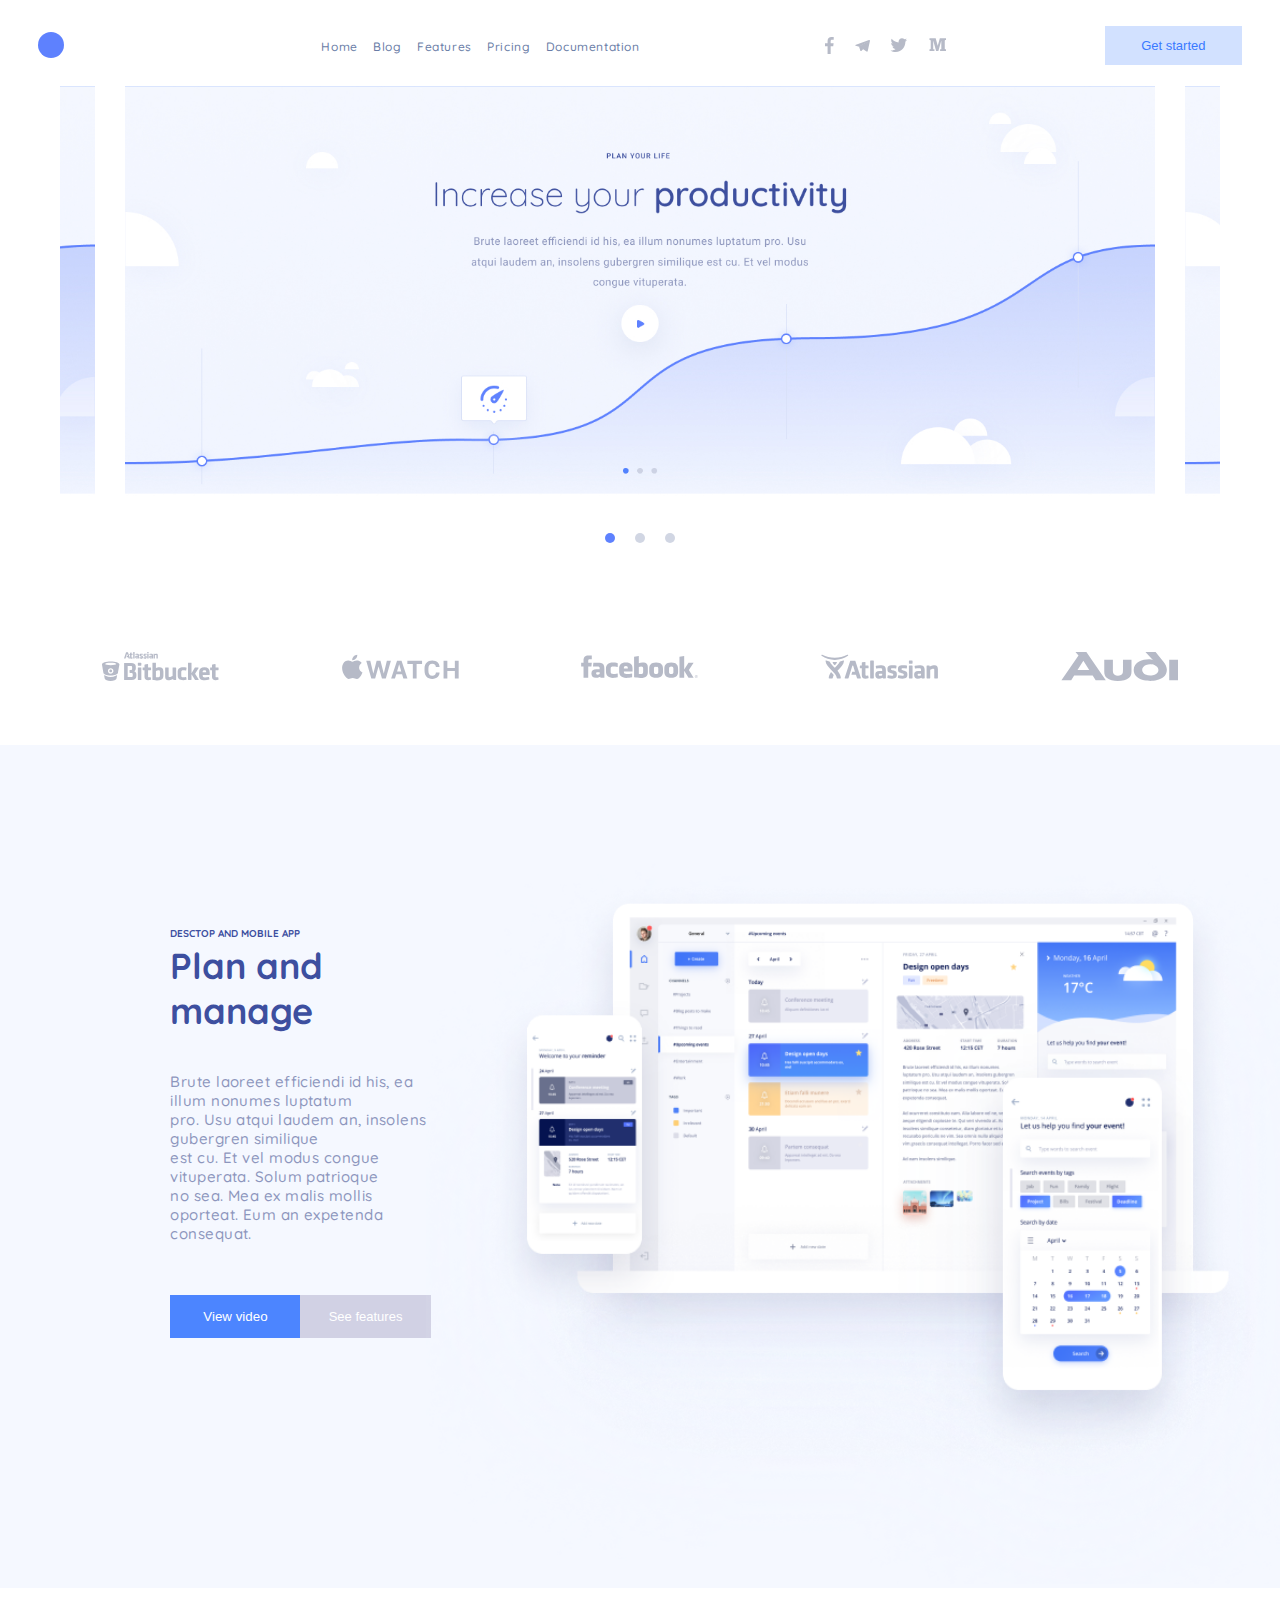
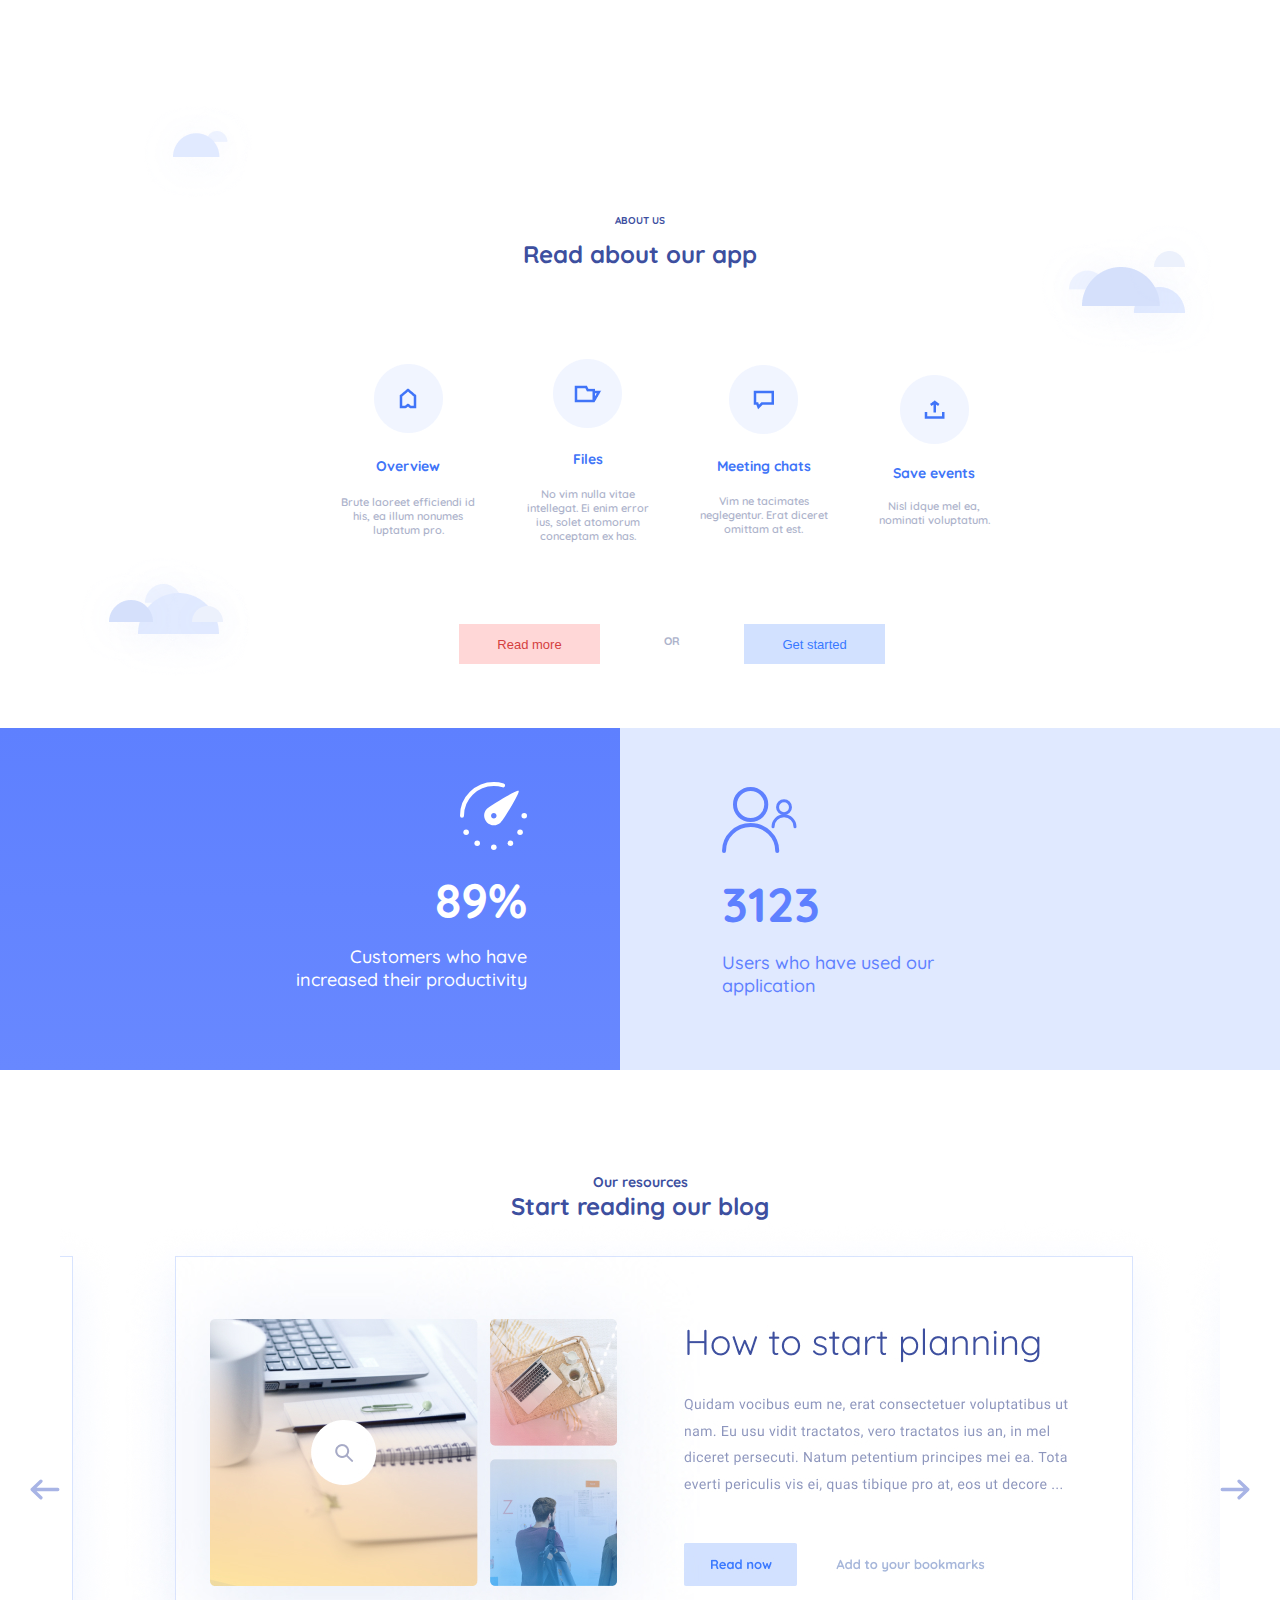
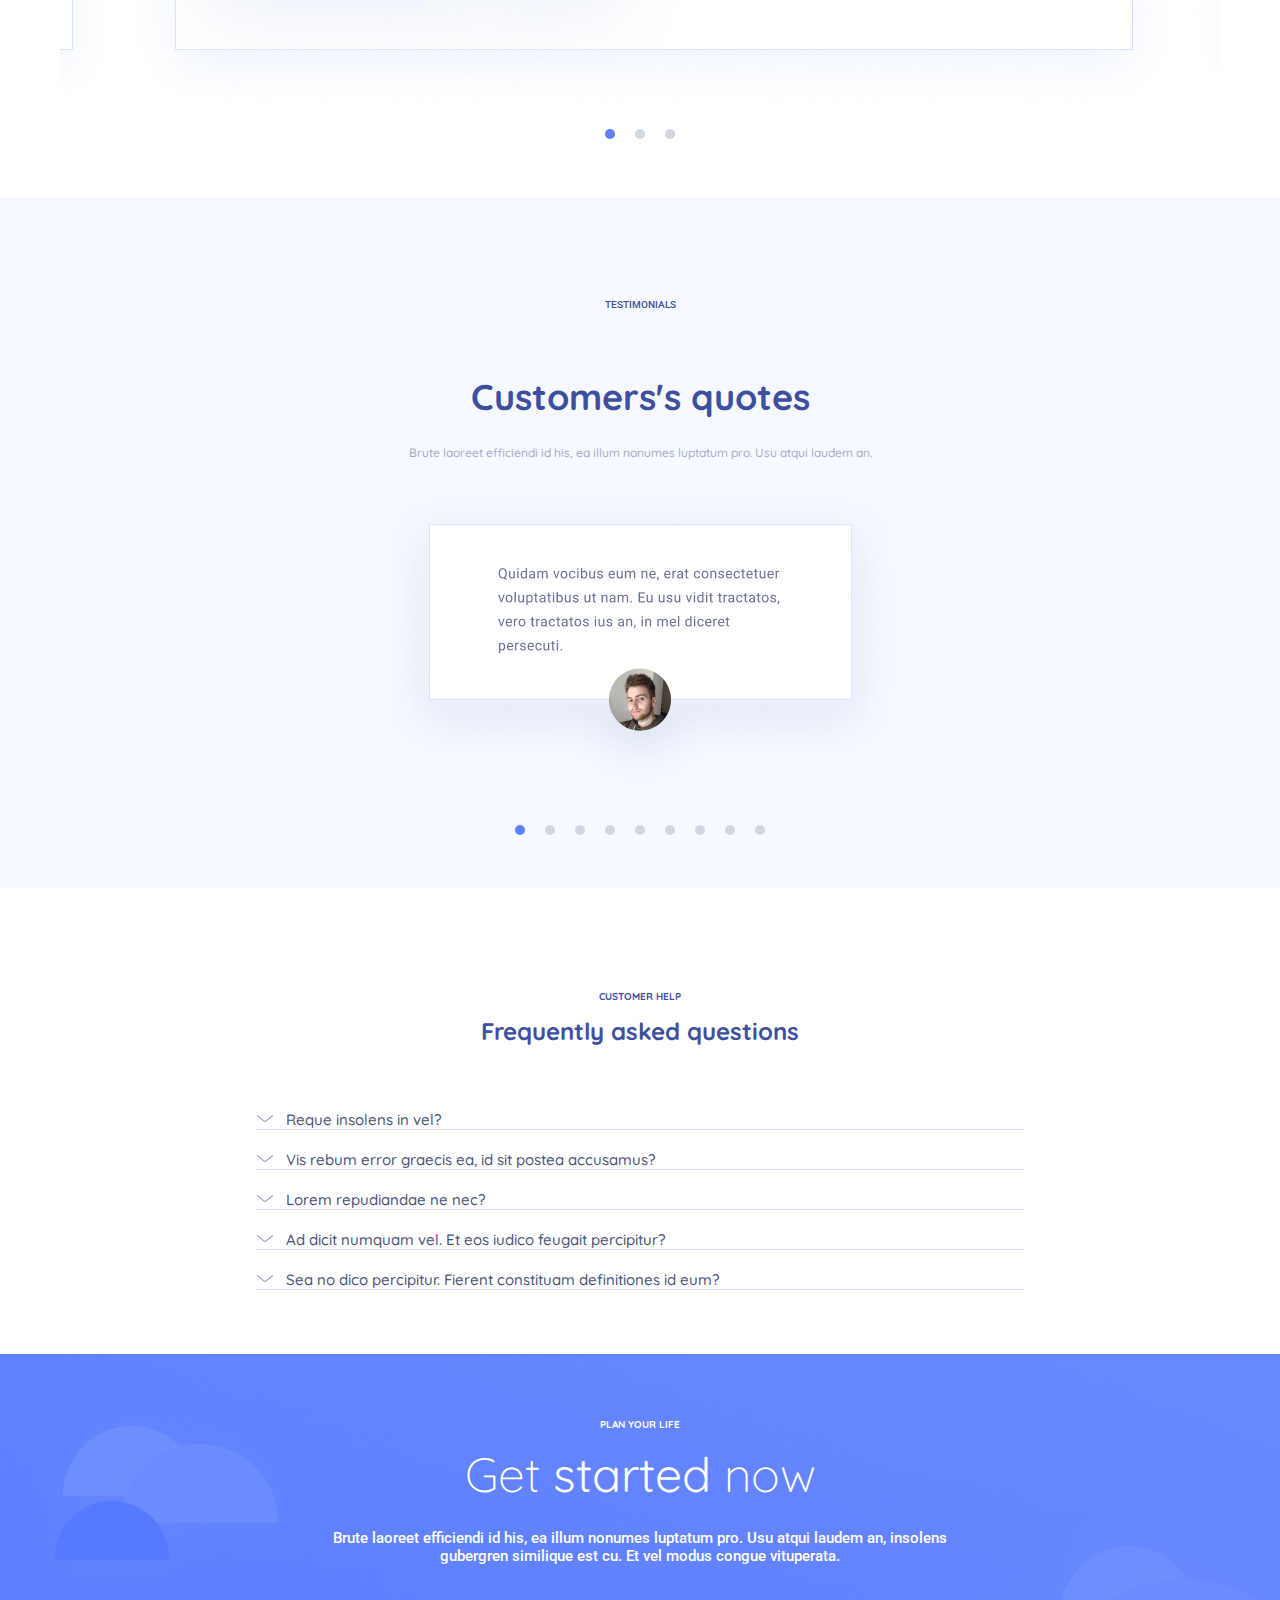
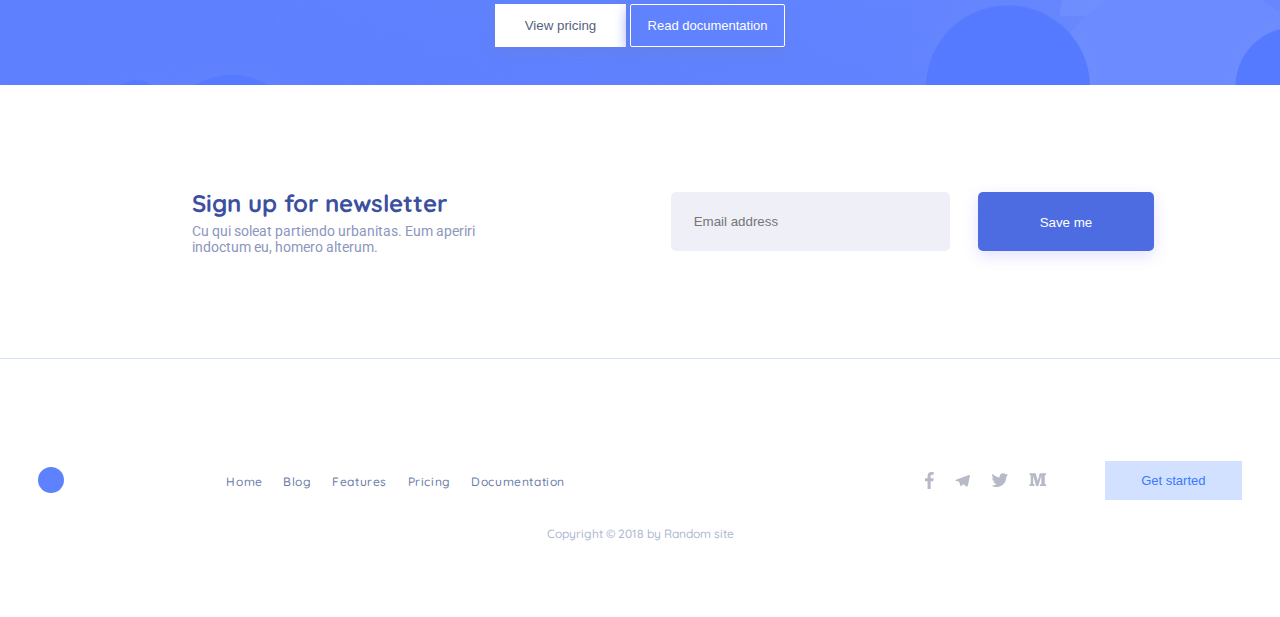
==== index.html @ 744f850d "Add files via upload" ====
<!DOCTYPE html>
<html lang="en">
<head>
    <meta charset="UTF-8">
    <meta http-equiv="X-UA-Compatible" content="IE=edge">
    <meta name="viewport" content="width=device-width, initial-scale=1.0">
    <title>Сlean and simple</title>

    <link rel="shortcut icon" href="img/logo.svg" type="image/x-icon">
    <link rel="preconnect" href="https://fonts.gstatic.com">
    <link href="https://fonts.googleapis.com/css2?family=Quicksand:wght@400;500;700&family=Roboto:wght@400;500&display=swap" rel="stylesheet">
    <link rel="stylesheet" href="css/main.css">
</head>
<body>
    <div class="content">
        <div class="content-wrapper">
            <div class="one-screen">
                <header class="header-container">
                    <span class="avatar-item"></span>
                    <div class="humburger">
                        <nav class="header-nav">
                        <ul class="nav-list">
                            <li class="nav-item"><a href="index.html" class="nav-item__list">Home</a></li>
                            <li class="nav-item"><a href="#Blog" class="nav-item__list">Blog</a></li>
                            <li class="nav-item"><a href="#Features" class="nav-item__list">Features</a></li>
                            <li class="nav-item"><a href="#Pricing" class="nav-item__list">Pricing</a></li>
                            <li class="nav-item"><a href="#Documentation" class="nav-item__list">Documentation</a></li>
                        </ul>
                        </nav>
                    <div class="hamburger-btn__locked">
						<div class="hamburger-btn">
						<a href="#" class="button__item">
							<span class="hamburger__span"></span>
						</a>
					    </div>
					</div>
                    </div>
                    
                    <div class="logo-container">
                        <a href="#" target="_blank" rel="noopener noreferrer" class="logo-container__link"><svg class="logo-item" width="9" height="17" viewBox="0 0 9 17" fill="none" xmlns="http://www.w3.org/2000/svg"><path d="M5.65597 17V9.24548H8.22501L8.60969 6.2234H5.65597V4.294C5.65597 3.41904 5.89578 2.82278 7.13417 2.82278L8.71368 2.82208V0.119112C8.44051 0.0822826 7.5029 -1.65981e-08 6.41206 -1.65981e-08C4.13475 -1.65981e-08 2.57564 1.40836 2.57564 3.9947V6.2234H-2.3404e-08V9.24548H2.57564V17H5.65597Z" fill="#B6BAC7"/></svg></a>
                        <a href="#" target="_blank" rel="noopener noreferrer" class="logo-container__link"><svg class="logo-item" width="15" height="13" viewBox="0 0 15 13" fill="none" xmlns="http://www.w3.org/2000/svg"><path d="M5.81972 12.0232C5.38191 12.0232 5.4563 11.8651 5.3053 11.4664L4.01782 7.41344L13.9283 1.78983" fill="#9399AB"/><path d="M5.81982 12.0232C6.15768 12.0232 6.30696 11.8754 6.49554 11.7L8.29744 10.0241L6.04979 8.72772" fill="#70788E"/><path d="M6.04945 8.72806L11.4957 12.5768C12.1172 12.9048 12.5657 12.735 12.7205 12.0249L14.9374 2.03246C15.1644 1.16206 14.5906 0.76729 13.996 1.02547L0.978404 5.82666C0.0898302 6.16756 0.0950105 6.64173 0.816436 6.85301L4.15705 7.85032L11.8909 3.18335C12.256 2.97158 12.5911 3.08543 12.3161 3.31891" fill="#B6BAC7"/></svg>
                        <a href="#" target="_blank" rel="noopener noreferrer" class="logo-container__link"><svg class="logo-item" width="18" height="14" viewBox="0 0 18 14" fill="none" xmlns="http://www.w3.org/2000/svg"><path fill-rule="evenodd" clip-rule="evenodd" d="M17.0328 1.84041C16.4253 2.11761 15.7726 2.30417 15.0877 2.38898C15.7868 1.95807 16.3239 1.27594 16.5767 0.46342C15.9222 0.862259 15.1973 1.15191 14.4257 1.308C13.8081 0.631966 12.9276 0.210602 11.9535 0.210602C10.0832 0.210602 8.56631 1.76886 8.56631 3.69017C8.56631 3.96313 8.59598 4.22867 8.65402 4.48334C5.83853 4.33759 3.3424 2.95159 1.67204 0.847419C1.38053 1.36154 1.2135 1.95887 1.2135 2.59648C1.2135 3.80359 1.81147 4.86853 2.72005 5.49303C2.16541 5.47448 1.64276 5.31812 1.18615 5.05709V5.10081C1.18615 6.7876 2.35476 8.19347 3.90258 8.51347C3.61882 8.59297 3.31957 8.63537 3.01181 8.63537C2.79357 8.63537 2.581 8.61417 2.37462 8.5731C2.80543 9.95591 4.05659 10.9619 5.53864 10.99C4.37931 11.9228 2.91868 12.4793 1.33113 12.4793C1.05768 12.4793 0.788618 12.4634 0.523682 12.4308C2.02249 13.4183 3.80327 13.9944 5.71599 13.9944C11.946 13.9944 15.3531 8.69155 15.3531 4.09365C15.3531 3.94259 15.3498 3.79286 15.3433 3.64313C16.0053 3.15286 16.5798 2.53937 17.0338 1.84107" fill="#B6BAC7"/></svg></a>
                        <a href="#" target="_blank" rel="noopener noreferrer" class="logo-container__link"><svg class="logo-item" width="17" height="14" viewBox="0 0 17 14" fill="none" xmlns="http://www.w3.org/2000/svg"><path d="M17.0001 2.10651H16.3472C16.1047 2.10651 15.7619 2.45072 15.7619 2.67109V10.6583C15.7619 10.8789 16.1047 11.1796 16.3472 11.1796H17.0001V13.0755H11.084V11.1796H12.3223V2.78361H12.2616L9.36999 13.0755H7.13129L4.277 2.78361H4.20477V11.1796H5.44303V13.0755H0.48999V11.1796H1.12422C1.38542 11.1796 1.72825 10.8789 1.72825 10.6583V2.67109C1.72825 2.45072 1.38542 2.10651 1.12422 2.10651H0.48999V0.210635H6.68355L8.717 7.65872H8.77295L10.8252 0.210635H17.0001V2.10651Z" fill="#B6BAC7"/></svg></a>
                    </div>
                    <button id="btn" type="submit" class="button button__main">Get started</button> 
                </header>
                <div class="slider-container slider-container__first">
                    <div class="slider">
                        <div class="slider__item filter">
                            <img src="img/carusel/slider__first.jpg" alt="">
                        </div>
                        <div class="slider__item">
                            <img src="img/carusel/slider__first.jpg" alt="">
                        </div>
                        <div class="slider__item filter">
                            <img src="img/carusel/slider__first.jpg" alt="">
                        </div>
                    </div>
                </div>
            </div>
           
            <section class="brands-container">
                <a href="#"><svg class="brands-item" width="117" height="29" viewBox="0 0 117 29" fill="none" xmlns="http://www.w3.org/2000/svg"><path fill-rule="evenodd" clip-rule="evenodd" d="M14.9321 23.2004C14.7617 23.2004 14.677 23.2835 14.677 23.2835C14.677 23.2835 12.5431 24.9461 8.7024 24.9461C4.86351 24.9452 2.73231 23.2826 2.73231 23.2826C2.73231 23.2826 2.56199 23.2004 2.47729 23.2004C2.30607 23.2004 2.13484 23.2835 2.13484 23.532V23.6142C2.47638 25.3547 2.73231 26.5972 2.73231 26.7626C2.98732 28.006 5.5484 29 8.61952 29C11.6915 29 14.2517 28.006 14.5076 26.7626C14.5076 26.5972 14.7627 25.3547 15.0996 23.6142V23.532C15.1816 23.3657 15.0996 23.2004 14.9266 23.2004H14.9321ZM32.2531 19.1411C33.3624 18.561 33.7895 17.7323 33.7895 16.488V14.7485C33.7895 12.2634 32.2531 11.0218 29.0107 11.0218H22.5261C22.271 11.0218 22.0998 11.1881 22.0998 11.4375V27.6743C22.0998 27.9237 22.2701 28.09 22.5261 28.09H29.5226C32.5946 28.09 34.3861 26.5981 34.3861 24.0308V22.2886C34.3861 20.7984 33.6183 19.639 32.2531 19.1402V19.1411ZM38.909 15.4949H36.2677C36.0127 15.4949 35.8397 15.6612 35.8397 15.9106V27.6743C35.8397 27.922 36.0127 28.09 36.2677 28.09H38.9181C39.1731 28.09 39.3461 27.922 39.3461 27.6743V15.9097C39.3461 15.6621 39.1731 15.494 38.9181 15.494L38.909 15.4949ZM102.481 15.2473C98.9013 15.2473 97.1071 16.9868 97.1071 20.2174V23.4489C97.1071 26.7634 98.9013 28.3376 102.654 28.3376C104.193 28.3376 105.814 28.09 107.18 27.5912C107.351 27.509 107.521 27.3436 107.435 27.0942L107.009 25.2724C107.009 25.1884 106.924 25.023 106.839 25.023C106.753 24.9399 106.584 24.9399 106.497 24.9399C105.304 25.2715 104.109 25.4378 103 25.4378C101.037 25.4378 100.696 24.8576 100.696 23.532V23.1163H107.266C107.521 23.1163 107.694 22.9518 107.694 22.7033V20.3837C107.608 16.9037 105.987 15.2455 102.489 15.2455L102.481 15.2473ZM55.6398 25.3555C54.9567 25.3555 54.4467 25.3555 53.9367 25.2715V18.8864C54.7053 18.5504 55.729 18.2232 56.4959 18.2232C57.5205 18.2232 57.9477 18.6388 57.9477 19.5497V23.2729C57.9477 24.6817 57.6061 25.3449 55.6434 25.3449L55.6398 25.3555ZM116.306 25.6032C116.306 25.52 116.224 25.3555 116.139 25.2715C116.054 25.1831 115.884 25.1831 115.798 25.1831C115.286 25.2627 114.86 25.3511 114.518 25.3511C113.835 25.3511 113.58 25.1035 113.58 24.4402V18.2232H116.139C116.394 18.2232 116.564 18.0551 116.564 17.8075V15.9061C116.564 15.6585 116.394 15.4905 116.139 15.4905H113.579V12.5102C113.579 12.3422 113.492 12.2581 113.406 12.1759C113.321 12.0928 113.151 12.0928 113.065 12.0928L110.421 12.4288C110.166 12.4288 109.993 12.6764 109.993 12.8418V15.4931H108.545C108.29 15.4931 108.116 15.6594 108.116 15.9088V17.8128C108.116 18.0604 108.29 18.2285 108.545 18.2285H109.993V24.8541C109.993 27.0915 111.189 28.2501 113.663 28.2501C114.346 28.2501 115.539 28.0865 116.308 27.8344C116.479 27.7548 116.65 27.5868 116.563 27.3392L116.308 25.6005L116.306 25.6032ZM48.8163 25.6032C48.8163 25.52 48.7316 25.3555 48.646 25.2715C48.5613 25.1831 48.391 25.1831 48.3054 25.1831C47.8773 25.2627 47.3673 25.3511 47.0257 25.3511C46.3427 25.3511 46.0876 25.1035 46.0876 24.4402V18.2232H48.6469C48.9019 18.2232 49.075 18.0551 49.075 17.8075V15.9061C49.075 15.6585 48.9019 15.4905 48.6469 15.4905H46.0849V12.5102C46.0849 12.3422 45.9993 12.2581 45.9137 12.1759C45.8281 12.0928 45.6587 12.0928 45.5721 12.0928L42.9291 12.4288C42.6741 12.4288 42.5038 12.6764 42.5038 12.8418V15.4931H41.0484C40.7933 15.4931 40.6203 15.6594 40.6203 15.9088V17.8128C40.6203 18.0604 40.7915 18.2285 41.0484 18.2285H42.4983V24.8541C42.4983 27.0915 43.6914 28.2501 46.166 28.2501C46.849 28.2501 48.0422 28.0865 48.8072 27.8344C48.9802 27.7548 49.1487 27.5868 49.0622 27.3392L48.8072 25.6005L48.8163 25.6032ZM84.227 25.4378C84.227 25.3547 84.1414 25.1884 84.0567 25.1062C83.972 25.023 83.8017 25.023 83.7161 25.023C82.9483 25.1884 82.1805 25.2706 81.4118 25.2706C79.7059 25.2706 79.2788 24.8576 79.2788 23.4489V20.0529C79.2788 18.6432 79.7906 18.2294 81.4118 18.2294C81.8399 18.2294 82.778 18.3125 83.7161 18.477C83.8008 18.477 83.9711 18.477 84.0567 18.3947C84.1405 18.3125 84.2261 18.2294 84.2261 18.0631L84.5695 16.075C84.5695 15.8274 84.4829 15.6612 84.227 15.578C83.2042 15.2464 82.0093 15.1624 81.3271 15.1624C77.3161 15.1624 75.694 16.5721 75.694 20.0529V23.3657C75.694 26.8457 77.3152 28.2545 81.3244 28.2545C82.2625 28.2545 83.3718 28.0891 84.2252 27.8388C84.4802 27.7575 84.5667 27.5912 84.5667 27.3436L84.2243 25.4378H84.227ZM25.6919 25.1062H28.8504C30.2166 25.1062 30.7266 24.7745 30.7266 23.6974V22.4504C30.7266 21.3715 30.3022 20.9558 29.1054 20.9558H27.9943C27.7393 20.9558 27.5662 20.7878 27.5662 20.5402V18.4805C27.5662 18.2311 27.7393 18.0649 27.9943 18.0649H28.5918C29.7011 18.0649 30.1273 17.651 30.1273 16.657V15.1642C30.1273 14.584 29.9616 14.0039 28.5972 14.0039H25.6837V25.1062H25.6919ZM73.6439 15.4949H71.0026C70.7476 15.4949 70.5746 15.6612 70.5746 15.9106V24.029C69.6365 24.526 68.2703 25.023 67.5053 25.023C66.9069 25.023 66.6492 24.7754 66.6492 24.1944V15.9159C66.6492 15.6682 66.4761 15.5002 66.2211 15.5002H63.5717C63.3167 15.5002 63.1454 15.6682 63.1454 15.9159V24.5322C63.1454 27.0173 64.1673 28.3438 66.2147 28.3438C67.5809 28.3438 69.5427 27.8459 71.1638 27.1004L71.3342 27.7637C71.4225 27.9299 71.5937 28.0962 71.7622 28.0962H73.7267C73.9818 28.0962 74.153 27.9282 74.153 27.6805V15.9097C74.0674 15.7416 73.898 15.494 73.6411 15.494L73.6439 15.4949ZM8.70604 9.53077C3.92541 9.53077 0 10.7715 0 12.3457C0 12.7613 1.0237 18.6424 1.45086 20.9629C1.62117 22.0392 4.43818 23.5311 8.70331 23.5311C12.9694 23.5311 15.6998 22.0454 15.9558 20.9665C16.3747 18.6494 17.4039 12.7684 17.4039 12.3528C17.3128 10.7786 13.4785 9.53696 8.69693 9.53696L8.70604 9.53077ZM8.70604 21.6262C7.1714 21.6262 5.97647 20.4659 5.97647 18.9749C5.97647 17.4803 7.16957 16.3218 8.70513 16.3218C10.2407 16.3218 11.4356 17.4803 11.4356 18.9749C11.4356 20.381 10.2407 21.6191 8.70513 21.6191L8.70604 21.6262ZM96.5934 27.3427L93.0943 21.7093L96.5096 16.1644C96.5943 15.9963 96.5943 15.8354 96.5096 15.7487C96.4231 15.5869 96.2528 15.5011 96.0816 15.5011H93.1808C93.0096 15.5011 92.8383 15.5869 92.7527 15.7487L89.5104 21.222V11.1049C89.5104 10.8555 89.3373 10.6893 89.0823 10.6893H86.4365C86.1815 10.6893 86.0085 10.8555 86.0085 11.1049V27.5894C86.0085 27.8371 86.1815 28.0051 86.4365 28.0051H89.0814C89.3364 28.0051 89.5095 27.8371 89.5095 27.5894V22.2037L92.9194 27.8371C93.005 28.0051 93.1744 28.0873 93.2609 28.0873H96.1608C96.4158 28.0873 96.5889 27.9211 96.5889 27.6717C96.6727 27.5072 96.6727 27.4241 96.5889 27.3409L96.5934 27.3427ZM100.604 20.3032V19.8875C100.604 18.6494 101.2 18.1542 102.48 18.1542C103.931 18.1542 104.187 18.8175 104.187 19.8964V20.312H100.604V20.3032ZM8.70695 17.5696C9.45925 17.5696 10.0731 18.1692 10.0731 18.8962C10.0731 19.6302 9.45925 20.2227 8.70695 20.2227C7.95466 20.2227 7.3408 19.6302 7.3408 18.8962C7.3408 18.1692 7.95284 17.5696 8.70695 17.5696ZM57.4276 15.2526C56.148 15.2526 54.7828 15.5869 53.9303 15.9159V11.1934C53.9303 10.9457 53.7591 10.7777 53.5022 10.7777H50.8573C50.6023 10.7777 50.4293 10.9457 50.4293 11.1934V27.5983C50.4293 27.8459 50.6023 28.0139 50.7708 28.0139C52.392 28.2616 54.3547 28.4296 55.464 28.4296C60.4131 28.4296 61.4368 26.3584 61.4368 23.2914V19.7275C61.4368 16.7472 60.0707 15.2526 57.4267 15.2526H57.4276ZM36.2668 13.758C36.0118 13.758 35.8388 13.5918 35.8388 13.3424V11.1049C35.8388 10.8555 36.0118 10.6893 36.2668 10.6893H38.9126C39.1694 10.6893 39.3407 10.9387 39.3407 11.1049V13.3406C39.3407 13.5882 39.1694 13.7563 38.9126 13.7563H36.2668V13.758ZM8.70513 13.1743C5.63219 13.1743 3.15855 12.6791 3.15855 12.0158C3.15855 11.3526 5.63219 10.8555 8.70513 10.8555C11.7762 10.8555 14.2517 11.3526 14.2517 12.0141C14.2517 12.6773 11.7762 13.1752 8.70513 13.1752V13.1743ZM42.92 6.63006C42.4938 6.63006 41.8107 6.4638 41.4691 6.21441C41.3872 6.21441 41.3872 6.13305 41.3872 6.04992L41.5575 5.38665L41.6395 5.3044H41.8098C42.2378 5.39284 42.6622 5.47243 43.0885 5.47243C43.6076 5.47243 43.6076 5.31325 43.6076 5.05678C43.6076 4.8976 43.6076 4.72957 42.838 4.56154C41.6449 4.31392 41.4719 3.9867 41.4719 3.07581C41.4719 2.24805 41.7287 1.66968 43.2661 1.66968C43.6914 1.66968 44.2889 1.74927 44.6322 1.83417C44.6322 1.83417 44.7142 1.9173 44.7142 1.99954L44.6295 2.74241L44.5448 2.82554H44.3736C44.2224 2.82554 44.0402 2.8105 43.8544 2.79282L43.6932 2.7769C43.5074 2.75921 43.3253 2.74152 43.1759 2.74152C42.6641 2.74152 42.6641 2.82377 42.6641 3.07227C42.6641 3.40833 42.6641 3.40833 43.2615 3.57282C44.5402 3.90534 44.7097 4.15385 44.7097 5.14699C44.7097 6.05257 44.3727 6.63095 42.9519 6.63979H42.9191L42.92 6.63006ZM39.1631 6.63006C38.653 6.63006 38.0547 6.4638 37.4572 6.21441C37.3716 6.21441 37.3716 6.13305 37.3716 6.04992L37.5428 5.38665L37.6339 5.3044H37.8069C38.2323 5.39284 38.6594 5.47243 39.0857 5.47243C39.5957 5.47243 39.5957 5.31325 39.5957 5.05678C39.5957 4.8976 39.5957 4.72957 38.8288 4.56154C37.6357 4.31392 37.4627 3.9867 37.4627 3.07581C37.4627 2.24805 37.7204 1.66968 39.2569 1.66968C39.6831 1.66968 40.2806 1.74927 40.623 1.83417C40.7068 1.83417 40.7924 1.9173 40.7924 1.99954L40.7086 2.74594L40.6249 2.82819H40.5338C40.3853 2.82819 40.2032 2.8105 40.0174 2.79282L39.8571 2.77778C39.6713 2.76009 39.4891 2.74594 39.3379 2.74594C38.8188 2.74594 38.8188 2.82554 38.8188 3.07316C38.8188 3.40656 38.8188 3.40656 39.4181 3.57194C40.6977 3.90534 40.8689 4.15385 40.9536 5.1461C40.9536 6.05257 40.6167 6.63183 39.1959 6.64068H39.1631V6.63006ZM54.6097 1.74131C54.0969 1.74131 53.4139 1.90757 52.7317 2.15696L52.6461 1.90757C52.6461 1.82444 52.5614 1.82444 52.4758 1.82444H51.708C51.6224 1.82444 51.5368 1.90757 51.5368 1.98981V6.38244C51.5368 6.4638 51.6224 6.54693 51.708 6.54693H52.7317C52.8173 6.54693 52.902 6.4638 52.902 6.38156V3.3137C53.2436 3.14833 53.7554 2.98295 54.0969 2.98295C54.352 2.98295 54.4385 3.0652 54.4385 3.3137V6.38244C54.4385 6.4638 54.5232 6.54693 54.6088 6.54693H55.6289C55.7108 6.54693 55.8019 6.4638 55.8019 6.38156V3.14568C55.7108 2.15165 55.3738 1.73689 54.6088 1.73689L54.6097 1.74131ZM46.4173 1.82444H45.3927C45.308 1.82444 45.2233 1.90757 45.2233 1.98981V6.38244C45.2233 6.4638 45.308 6.54693 45.3936 6.54693H46.4228C46.5121 6.54693 46.5959 6.4638 46.5959 6.38156V1.98716C46.5959 1.90492 46.5121 1.82179 46.4228 1.82179L46.4173 1.82444ZM32.4234 0.00265309H31.3997C31.315 0.00265309 31.2294 0.0848987 31.2294 0.167144V6.38244C31.2294 6.4638 31.3113 6.54693 31.3933 6.54693H32.4225C32.5044 6.54693 32.59 6.4638 32.59 6.38156V0.165376C32.59 0.08313 32.5044 -1.30726e-08 32.4197 -1.30726e-08L32.4234 0.00265309ZM25.9387 0.250274C25.9387 0.167144 25.854 0.167144 25.7684 0.167144H24.2328C24.1472 0.167144 24.0616 0.250274 24.0616 0.250274L22.0943 6.29931V6.4638C22.0943 6.54693 22.1763 6.54693 22.261 6.54693H23.3722C23.4559 6.54693 23.5406 6.4638 23.5406 6.4638L24.9068 1.98893C24.9068 1.98893 24.9068 1.90757 25.0771 1.90757C25.1609 1.90757 25.2465 1.98981 25.2465 1.98981L25.8449 4.06187H24.9906C24.9032 4.06187 24.8175 4.14412 24.8175 4.14412L24.5625 4.96658V5.1293C24.5625 5.1293 24.6472 5.21243 24.7328 5.21243H26.181L26.5234 6.37271C26.5234 6.45407 26.609 6.45407 26.6946 6.45407H27.8058C27.8914 6.45407 27.8914 6.45407 27.9788 6.37006V6.20203L25.9387 0.24939V0.250274ZM34.7276 5.55291C35.1557 5.55291 35.4107 5.46978 35.581 5.38753V4.72426H34.7276C34.3861 4.72426 34.3014 4.88964 34.3014 5.13814C34.3014 5.46713 34.3852 5.55114 34.7203 5.55379H34.7276V5.55291ZM30.6319 5.55291C30.6319 5.46978 30.6319 5.46978 30.5472 5.46978H30.376C30.2057 5.55291 30.0344 5.55291 29.8641 5.55291C29.6091 5.55291 29.5226 5.46978 29.5226 5.22127V2.81846H30.4607C30.5472 2.81846 30.6319 2.73622 30.6319 2.65309V1.98981C30.6319 1.90757 30.5472 1.82444 30.4616 1.82444H29.5235V0.664156C29.5235 0.58191 29.5235 0.58191 29.4379 0.58191C29.4379 0.58191 29.3523 0.502318 29.2667 0.58191L28.2429 0.749939C28.1573 0.749939 28.0726 0.838375 28.0726 0.917968V1.90845H27.5608C27.4788 1.90845 27.3968 1.99512 27.3968 2.07648V2.82377C27.3968 2.90778 27.4843 2.9918 27.5699 2.9918H28.0827V5.47685C28.0827 6.30462 28.5089 6.71938 29.4488 6.71938C29.7038 6.71938 30.1301 6.63537 30.3869 6.55135C30.7275 6.38598 30.7275 6.38598 30.7275 6.30373L30.6419 5.55733L30.6319 5.55291ZM48.8063 5.55291C49.2344 5.55291 49.4894 5.46978 49.6597 5.38753V4.72426H48.8063C48.4657 4.72426 48.3801 4.88964 48.3801 5.13814C48.3801 5.46713 48.4638 5.55114 48.799 5.55379H48.8063V5.55291ZM34.9826 1.74131C34.4726 1.74131 33.8742 1.82444 33.448 1.90757C33.3624 1.90757 33.2777 1.98981 33.3624 2.07294L33.4535 2.73622C33.4535 2.81846 33.4535 2.81846 33.5427 2.81846H33.6274C34.0555 2.73622 34.4808 2.73622 34.8205 2.73622C35.5036 2.73622 35.6748 2.90159 35.6748 3.31547V3.73112H34.6457C33.621 3.73112 33.1948 4.14412 33.1948 5.0559C33.1948 5.96679 33.7066 6.4638 34.4744 6.4638C34.9845 6.4638 35.4125 6.29843 35.8388 6.13305V6.29843C35.8388 6.38156 35.9244 6.38156 36.0091 6.38156H36.7778C36.8597 6.38156 36.9508 6.29312 36.9508 6.21353V3.3933C36.9508 2.15077 36.4408 1.736 34.9908 1.736L34.9826 1.74131ZM48.9775 1.74131C48.4657 1.74131 47.8682 1.82444 47.441 1.90757C47.35 1.90757 47.268 1.98981 47.35 2.07294L47.4319 2.73622C47.4319 2.81846 47.4319 2.81846 47.5166 2.81846H47.6023C48.0303 2.73622 48.4556 2.73622 48.7954 2.73622C49.4784 2.73622 49.6515 2.90159 49.6515 3.31547V3.73112H48.6351C47.6123 3.73112 47.1851 4.14412 47.1851 5.0559C47.1851 5.96679 47.697 6.4638 48.4657 6.4638C48.9775 6.4638 49.4038 6.29843 49.8318 6.13305L49.9156 6.29843C49.9156 6.38156 50.0012 6.38156 50.0868 6.38156H50.8546C50.9402 6.38156 51.0249 6.29312 51.0249 6.21353V3.3933C50.9402 2.15077 50.4275 1.736 48.9775 1.736V1.74131ZM46.4183 0.00176874H45.3927C45.308 0.00176874 45.2233 0.0848987 45.2233 0.167144V0.995792C45.2233 1.07538 45.308 1.15498 45.3936 1.15498H46.4228C46.5121 1.15498 46.5959 1.07008 46.5959 0.986948V0.165376C46.5959 0.08313 46.5121 -1.30726e-08 46.4228 -1.30726e-08L46.4183 0.00176874Z" fill="#D6DAE5"/></svg></a>                    
                <a href="#"><svg class="brands-item" width="117" height="25" viewBox="0 0 117 25" fill="none" xmlns="http://www.w3.org/2000/svg"><path fill-rule="evenodd" clip-rule="evenodd" d="M15.2126 6.51992C13.1534 6.37223 11.4065 7.63687 10.4329 7.63687C9.44383 7.63687 7.9192 6.55176 6.30258 6.58006C4.18049 6.61189 2.22325 7.77925 1.12942 9.6258C-1.07555 13.3428 0.566561 18.8488 2.71415 21.8627C3.76427 23.3378 5.01658 24.9969 6.66234 24.9368C8.24708 24.8757 8.84545 23.9401 10.7599 23.9401C12.6734 23.9401 13.2135 24.9368 14.8884 24.9049C16.5925 24.8757 17.6735 23.4033 18.7155 21.9202C19.9222 20.2107 20.4186 18.5561 20.4477 18.4659C20.4095 18.4535 17.1243 17.2269 17.0916 13.5524C17.0624 10.481 19.6745 9.00321 19.7938 8.93157C18.3102 6.81176 16.0196 6.57829 15.2126 6.51992ZM97.5088 18.5172V18.8426C97.5088 22.0502 95.0926 24.92 90.2436 24.92C85.4083 24.92 82.534 21.9724 82.534 16.821V14.6693C82.534 9.57097 85.422 6.53142 90.2564 6.53142C94.7956 6.53142 97.5088 9.31008 97.5088 12.7786V12.9607H93.8685C93.8685 11.2008 92.7136 9.63553 90.2828 9.63553C87.6907 9.63553 86.3874 11.3176 86.3874 14.6693V16.821C86.3874 20.2116 87.678 21.7902 90.3092 21.7902C92.9286 21.7902 93.8685 20.3549 93.8685 18.5172H97.5088ZM31.3087 19.5342H31.3624L34.6266 6.81883H38.481L41.7579 19.5342H41.8116L44.8481 6.81883H48.9038L43.8135 24.621H39.9582L36.5875 12.4522H36.5201L33.1484 24.621H29.3214L24.2174 6.81883H28.274L31.3087 19.5342ZM105.352 13.9654H112.846V6.81883H116.661V24.621H112.846V17.0306H105.352V24.621H101.552V6.81883H105.352V13.9654ZM80.0758 6.81883V9.89641H74.6103V24.621H70.8224V9.89641H65.3696V6.81883H80.0758ZM59.5398 6.81883L65.4361 24.6202H61.3659L60.0589 20.1338H54.26L52.9321 24.6202H49.1315L55.0415 6.81883H59.5398ZM59.2638 17.3958L57.2036 10.3271H57.1636L55.0715 17.3958H59.2638ZM13.8583 4.62473C12.9785 5.6046 11.5932 6.35012 10.2335 6.24842C10.0404 4.85467 10.7508 3.40077 11.5595 2.49165C12.4621 1.46756 13.984 0.700816 15.2427 0.653061C15.4048 2.07335 14.8155 3.50424 13.9412 4.52834L13.9002 4.57698L13.8583 4.62473Z" fill="#D6DAE5"/></svg></a>
                <a href="#"><svg class="brands-item" width="117" height="23" viewBox="0 0 117 23" fill="none" xmlns="http://www.w3.org/2000/svg"><path fill-rule="evenodd" clip-rule="evenodd" d="M115.316 20.0765C116.111 20.0765 116.744 20.7044 116.744 21.4915C116.744 22.2874 116.111 22.9065 115.309 22.9065C114.515 22.9065 113.87 22.2874 113.87 21.4915C113.87 20.7044 114.515 20.0765 115.309 20.0765H115.316ZM23.3761 22.7172H19.4415L19.2739 21.7533C17.4761 22.7172 15.8731 22.8747 14.8166 22.8747C11.9295 22.8747 10.394 21.0069 10.394 18.421C10.394 15.3717 12.1863 14.2822 15.3923 14.2822H18.6528V13.6242C18.6528 12.0678 18.4707 11.6114 15.9934 11.6114H11.9696L12.3649 7.79098H16.7784C22.1921 7.79098 23.3797 9.45358 23.3797 13.6561V22.7172H23.3761ZM81.9931 16.7266C81.9931 19.8395 80.6689 22.8587 75.1259 22.8587C69.5775 22.8587 68.2278 19.8395 68.2278 16.7266V13.7197C68.2278 10.6068 69.5757 7.58758 75.1241 7.58758C80.6798 7.58758 82.0095 10.6068 82.0095 13.7215V16.7283L81.9931 16.7266ZM97.1083 16.7266C97.1083 19.8395 95.7822 22.8587 90.2411 22.8587C84.6908 22.8587 83.3411 19.8395 83.3411 16.7266V13.7197C83.3411 10.6068 84.689 7.58758 90.2393 7.58758C95.7767 7.58758 97.1064 10.6068 97.1064 13.7215V16.7283L97.1083 16.7266ZM115.309 20.2994C114.672 20.2994 114.143 20.83 114.143 21.4897C114.143 22.1619 114.672 22.6889 115.316 22.6889C115.963 22.7066 116.482 22.176 116.482 21.5039C116.482 20.8495 115.963 20.3153 115.316 20.3153H115.309V20.2994ZM7.24451 22.6872H2.52673V11.615H0.166016V7.79452H2.52491V5.50402C2.52491 2.39107 3.85463 0.537445 7.63979 0.537445H10.791V4.35789H8.82378C7.34834 4.35789 7.24998 4.88851 7.24998 5.88607L7.23176 7.79629H10.802L10.383 11.6167H7.23358V22.6889L7.24451 22.6872ZM115.038 22.3157H114.779V20.7363C114.925 20.7186 115.052 20.7009 115.253 20.7009C115.502 20.7009 115.664 20.7487 115.763 20.8176C115.861 20.8884 115.908 20.9945 115.908 21.1448C115.908 21.3518 115.77 21.4774 115.599 21.5287V21.541C115.737 21.5658 115.835 21.6896 115.872 21.9231C115.908 22.1672 115.945 22.2627 115.97 22.3122H115.697C115.661 22.2627 115.619 22.1176 115.588 21.9125C115.551 21.7091 115.442 21.6348 115.238 21.6348H115.056V22.314L115.038 22.3157ZM115.038 21.4402H115.225C115.438 21.4402 115.619 21.3642 115.619 21.1696C115.619 21.0316 115.517 20.8937 115.225 20.8937C115.141 20.8937 115.08 20.899 115.038 20.9061V21.4402ZM15.1136 18.3626C15.1136 19.1975 15.5216 19.6308 16.4178 19.6308C17.3832 19.6308 17.9515 19.3266 18.6546 19.0118V17.3403H16.5489C15.5507 17.3403 15.1136 17.5172 15.1136 18.3609V18.3626ZM60.1821 11.4009C59.2166 11.4009 58.5244 11.7016 57.8213 12.02V19.0595C58.4953 19.1214 58.8815 19.1214 59.5226 19.1214C61.836 19.1214 62.1493 18.0956 62.1493 16.6629V13.2952C62.1493 12.2411 61.785 11.3903 60.1821 11.3903V11.4009ZM75.1096 11.4009C73.503 11.4009 72.9474 12.2499 72.9474 13.2935V17.1493C72.9474 18.2105 73.503 19.0595 75.1096 19.0595C76.7125 19.0595 77.2699 18.2105 77.2699 17.1493V13.2935C77.2699 12.2393 76.7052 11.3886 75.1023 11.3886L75.1096 11.4009ZM36.7534 11.8785C34.3053 11.4717 33.6022 11.3833 32.4255 11.3833C30.3088 11.3833 29.6695 11.8307 29.6695 13.5765V16.8663C29.6695 18.6085 30.307 19.0595 32.4255 19.0595C33.604 19.0595 34.3053 18.9711 36.7534 18.5643V22.2857C34.6095 22.7544 33.2124 22.8764 32.032 22.8764C26.9645 22.8764 24.9499 20.2941 24.9499 16.5621V13.8913C24.9499 10.1522 26.9645 7.56459 32.032 7.56459C33.2124 7.56459 34.6095 7.6884 36.7534 8.15711V11.8785ZM51.5261 16.5656H42.8702V16.8663C42.8702 18.6085 43.5077 19.0595 45.6243 19.0595C47.5278 19.0595 48.6845 18.9711 51.129 18.5643V22.2857C48.7738 22.7544 47.546 22.8764 45.2327 22.8764C40.1688 22.8764 38.1651 20.2941 38.1651 16.5621V13.5022C38.1651 10.2354 39.6588 7.55928 44.8502 7.55928C50.0507 7.55928 51.5352 10.2035 51.5352 13.5022V16.5621L51.5261 16.5656ZM90.2228 11.4009C88.6199 11.4009 88.0643 12.2499 88.0643 13.2988V17.1599C88.0643 18.2211 88.6199 19.0701 90.2228 19.0701C91.8258 19.0701 92.3905 18.2211 92.3905 17.1599V13.297C92.3905 12.2411 91.8258 11.3903 90.2228 11.3903V11.4009ZM112.622 22.6854H107.509L103.181 15.6813V22.6854H98.4635V1.67827L103.181 0.917721V14.4396L107.507 7.78921H112.608L107.881 15.041L112.604 22.6819L112.622 22.6854ZM44.8374 11.0118C43.2345 11.0118 42.8702 11.8608 42.8702 12.922V13.511H46.8047V12.9167C46.8047 11.8732 46.4404 11.0171 44.8374 11.0171V11.0118ZM66.8707 16.6364C66.8707 20.2446 65.796 22.88 59.3478 22.88C57.0235 22.88 55.6573 22.6783 53.089 22.2963V1.67473L57.8068 0.914183V8.12527C58.8268 7.75738 60.1474 7.57166 61.3497 7.57166C66.0674 7.57166 66.8507 9.62338 66.8507 12.9185V16.6505L66.8707 16.6364Z" fill="#D6DAE5"/></svg></a>
                <a href="#"><svg class="brands-item" width="117" height="25" viewBox="0 0 117 25" fill="none" xmlns="http://www.w3.org/2000/svg"><path fill-rule="evenodd" clip-rule="evenodd" d="M82.2614 16.4009C80.5674 15.9764 80.5674 15.9587 80.5674 15.0567C80.5674 14.4491 80.6293 14.159 82.0246 14.159C82.9827 14.159 84.3926 14.3182 85.2997 14.4721C85.4236 14.4898 85.5511 14.4633 85.6531 14.3837C85.7551 14.3129 85.8207 14.198 85.8353 14.0741L86.0939 12.0534C86.1121 11.8234 85.9664 11.6112 85.7296 11.5581C84.6731 11.3229 83.2159 11.169 82.0137 11.169C77.8059 11.169 76.9498 12.7078 76.9498 15.0195C76.9498 17.5603 77.4325 18.4155 80.6512 19.176C82.7714 19.6713 82.7714 20.0383 82.7714 20.6485C82.7714 21.4497 82.6986 21.7274 81.3142 21.7274C80.1958 21.7274 78.9025 21.5594 77.7658 21.264C77.6383 21.2339 77.5108 21.2534 77.4015 21.3171C77.2922 21.386 77.2139 21.4939 77.1902 21.6178L76.8423 23.5465C76.8004 23.7676 76.9334 23.9843 77.152 24.0533C78.3943 24.4424 80.1757 24.7077 81.4836 24.7077C85.5529 24.7077 86.3835 23.0451 86.3835 20.5689C86.3835 17.8274 85.8844 17.3144 82.2559 16.3823L82.2614 16.4V16.4009ZM71.7092 16.4009C70.0152 15.9764 70.0152 15.9587 70.0152 15.0567C70.0152 14.4491 70.0771 14.159 71.4724 14.159C72.4287 14.159 73.8404 14.3182 74.7476 14.4721C74.8714 14.4898 74.9989 14.4633 75.1009 14.3837C75.2029 14.3129 75.2685 14.198 75.2831 14.0741L75.5417 12.0534C75.5709 11.8234 75.4179 11.6112 75.1865 11.5581C74.1483 11.3229 72.691 11.169 71.4888 11.169C67.292 11.169 66.4249 12.7078 66.4249 15.0195C66.4249 17.5603 66.9168 18.4155 70.1336 19.176C72.2539 19.6713 72.2539 20.0383 72.2539 20.6485C72.2539 21.4497 72.181 21.7274 70.7966 21.7274C69.6764 21.7274 68.3831 21.5594 67.2446 21.264C67.1171 21.2339 66.9896 21.2534 66.8803 21.3171C66.771 21.386 66.6927 21.4939 66.669 21.6178L66.3047 23.5368C66.2683 23.7579 66.3958 23.9755 66.6199 24.0444C67.8585 24.4336 69.64 24.6989 70.9496 24.6989C75.0117 24.6989 75.8496 23.0363 75.8496 20.5601C75.8496 17.8185 75.3432 17.3056 71.7147 16.3735L71.7092 16.3912V16.4009ZM34.3586 7.10979C34.2985 6.9223 34.1218 6.79496 33.9178 6.79496H29.6035C29.4031 6.79496 29.2209 6.92142 29.1608 7.10714L23.7172 23.8561C23.6753 23.9887 23.699 24.1391 23.7864 24.254C23.8738 24.369 24.0123 24.4371 24.1598 24.4371H27.1289C27.3347 24.4371 27.5151 24.3044 27.5734 24.1187L31.323 11.7907C31.323 11.7907 31.4232 11.4812 31.7602 11.4812C32.1063 11.4812 32.1973 11.7996 32.1973 11.7996L33.9369 17.6452H31.6053C31.405 17.6452 31.2228 17.7805 31.1682 17.9724L30.4942 20.2894C30.4578 20.4221 30.4942 20.5724 30.5671 20.6786C30.6581 20.7909 30.8039 20.8554 30.9496 20.8554H34.9296L35.977 24.1214C36.0353 24.3071 36.2138 24.4344 36.4142 24.4344H39.3833C39.529 24.4344 39.6711 24.3637 39.7585 24.2487C39.8496 24.132 39.8751 23.9834 39.8314 23.8472L34.3823 7.07972L34.3641 7.10802L34.3586 7.10979ZM91.0995 11.4379H88.3672C88.1122 11.4379 87.9063 11.6386 87.9063 11.8862V24.0197C87.9063 24.2673 88.114 24.4725 88.369 24.4725H91.1013C91.3563 24.4725 91.5631 24.2717 91.5631 24.0214V11.8907C91.5631 11.643 91.3627 11.4458 91.1077 11.4458L91.0986 11.4387L91.0995 11.4379ZM52.3554 6.46774H49.6231C49.3681 6.46774 49.1622 6.66849 49.1622 6.91611V24.0197C49.1622 24.2673 49.3699 24.4725 49.6249 24.4725H52.3572C52.6122 24.4725 52.8181 24.2717 52.8181 24.0214V6.92054C52.8181 6.67291 52.6177 6.4757 52.3627 6.4757L52.3554 6.46863V6.46774ZM113.778 11.177C112.334 11.177 110.362 11.6616 108.696 12.4222L108.495 11.7677C108.441 11.5732 108.258 11.4449 108.053 11.4449H106.032C105.777 11.4449 105.567 11.6457 105.567 11.8933V24.0268C105.567 24.2744 105.767 24.4778 106.022 24.4778H108.755C109.01 24.4778 109.219 24.2779 109.219 24.0268V15.6253C110.203 15.1389 111.587 14.6348 112.41 14.6348C113.025 14.6348 113.253 14.8595 113.253 15.4573V24.0179C113.253 24.2691 113.463 24.4689 113.718 24.4689H116.45C116.705 24.4689 116.911 24.2691 116.911 24.0179V15.1097C116.911 12.5053 115.854 11.1832 113.776 11.1832H113.774L113.778 11.177ZM10.5056 18.3907C10.4327 18.32 10.3289 18.2448 10.1504 18.2448C9.92266 18.2448 9.78969 18.3969 9.73868 18.4712C8.46361 20.3637 7.80785 22.1501 7.71678 23.9454C7.71404 24.078 7.76505 24.2107 7.85795 24.308C7.94902 24.4141 8.08564 24.4672 8.22225 24.4672H11.2496C11.5138 24.4672 11.7324 24.2726 11.7506 24.025C11.8234 23.1583 12.0967 22.2916 12.6067 21.3896C12.7797 21.0712 12.6431 20.7794 12.5429 20.6529C12.042 20.0162 11.4291 19.3441 10.5183 18.419L10.5147 18.4013L10.5056 18.3907ZM61.2144 19.6819V21.2445C60.7682 21.4922 59.9485 21.8282 58.9557 21.8282C58.1087 21.8282 57.8446 21.5806 57.8446 20.7493C57.8446 19.9534 58.0085 19.7022 59.0104 19.7022H61.2144V19.6828V19.6819ZM100.031 19.6819V21.2445C99.576 21.4922 98.7563 21.8282 97.7727 21.8282C96.9257 21.8282 96.6616 21.5806 96.6616 20.7493C96.6616 19.9534 96.8255 19.7022 97.8274 19.7022H100.031V19.6828V19.6819ZM47.307 21.8795C47.2888 21.7522 47.2159 21.6407 47.1066 21.57C46.9973 21.4992 46.868 21.478 46.7405 21.5081C46.2487 21.6248 45.7933 21.6885 45.429 21.6885C44.755 21.6885 44.4454 21.4055 44.4454 20.7688V14.3394H47.0957C47.3507 14.3394 47.5584 14.136 47.5584 13.8884V11.8809C47.5584 11.6333 47.3489 11.4299 47.0939 11.4299H44.4526V8.34436C44.4526 8.2117 44.3907 8.09055 44.2887 8.00388C44.1885 7.9181 44.0519 7.88007 43.9244 7.89776L41.1921 8.26919C40.9626 8.29837 40.7914 8.48763 40.7914 8.71137V11.4352H39.3004C39.0454 11.4352 38.8378 11.636 38.8378 11.8836V13.8999C38.8378 14.1475 39.0563 14.3527 39.3114 14.3527H40.7977V21.1888C40.7977 23.5386 42.0673 24.7263 44.5738 24.7263C45.2842 24.7263 46.4973 24.5671 47.2879 24.3018C47.4973 24.231 47.6267 24.025 47.5921 23.8065L47.2961 21.8875L47.3052 21.8742L47.307 21.8795ZM59.3829 11.1832C57.9985 11.1832 56.3154 11.3954 55.0932 11.7226C54.8564 11.7845 54.7106 12.0012 54.7471 12.2267L55.0622 14.1546C55.0804 14.2722 55.1533 14.3784 55.2535 14.4491C55.3555 14.5199 55.483 14.5375 55.6068 14.5199C56.7416 14.3076 57.9147 14.1838 58.9075 14.1838C60.8747 14.1838 61.1917 14.5906 61.1917 15.8818V17.0138H58.2772C55.483 17.0138 54.288 18.1281 54.288 20.7635C54.288 23.275 55.5995 24.7077 57.8765 24.7077C59.2007 24.7077 60.5232 24.354 61.6343 23.6995L61.7527 24.1117C61.8073 24.3062 61.9895 24.4389 62.199 24.4389H64.4176C64.6726 24.4389 64.8785 24.2355 64.8785 23.9878V15.9225C64.8785 12.4558 63.3939 11.1646 59.3956 11.1646L59.3792 11.1734L59.3829 11.1832ZM98.1935 11.1832C96.8091 11.1832 95.1333 11.3954 93.9129 11.7226C93.6852 11.7845 93.5395 12.0012 93.5804 12.2267L93.8992 14.1546C93.9174 14.2722 93.9903 14.3784 94.0905 14.4491C94.1943 14.5199 94.3218 14.5375 94.4457 14.5199C95.575 14.3076 96.7408 14.1838 97.7426 14.1838C99.7099 14.1838 100.02 14.5906 100.02 15.8818V17.0138H97.1051C94.2999 17.0138 93.105 18.1281 93.105 20.7635C93.105 23.275 94.4138 24.7077 96.6934 24.7077C98.0168 24.7077 99.3347 24.354 100.446 23.6995L100.564 24.1117C100.619 24.3062 100.801 24.4389 101.01 24.4389H103.215C103.47 24.4389 103.679 24.2355 103.679 23.9878V15.9225C103.679 12.4558 102.194 11.1646 98.1962 11.1646L98.2008 11.1734L98.1935 11.1832ZM22.7882 6.5491C22.6971 6.48278 22.5924 6.44917 22.4849 6.44917C22.412 6.44917 22.3574 6.45978 22.3027 6.48101C21.2098 6.88251 20.1169 7.1885 19.1151 7.41313C18.9147 7.46619 18.7362 7.60769 18.6779 7.78456C17.9493 9.73015 16.0731 11.5873 14.124 13.5152C14.0512 13.586 13.9419 13.6921 13.7597 13.6921C13.5776 13.6921 13.4683 13.6037 13.3954 13.5276C11.4282 11.5909 9.57019 9.75138 8.84158 7.80578C8.76871 7.62891 8.60478 7.48741 8.40441 7.43435C7.40256 7.20442 6.29142 6.89489 5.21671 6.49693C5.16207 6.47924 5.09285 6.4704 5.03456 6.4704C4.92527 6.4704 4.81962 6.50577 4.73036 6.57033C4.59193 6.66761 4.52089 6.83564 4.53728 6.99482C4.70122 8.60967 5.36608 10.1874 6.55008 11.8411C7.67033 13.3976 9.11845 14.8391 10.5301 16.2311C13.1167 18.7958 15.5667 21.2189 15.7835 24.0312C15.8017 24.2823 16.0203 24.4787 16.2789 24.4787H19.3209C19.4575 24.4787 19.5905 24.4256 19.6852 24.3283C19.7799 24.231 19.8309 24.1019 19.8218 23.9693C19.7253 22.0918 18.9967 20.2107 17.5941 18.2183C17.3026 17.8026 16.993 17.3958 16.6623 16.9978C16.5294 16.8387 16.5858 16.6353 16.6879 16.5362L16.9975 16.232C18.4065 14.8435 19.8573 13.402 20.9776 11.8455C22.1616 10.1962 22.8173 8.62647 22.9858 7.01251C23.004 6.8489 22.9275 6.67645 22.7927 6.57652L22.8018 6.56325L22.7882 6.5491ZM13.7716 7.99946C14.7251 7.99946 15.2789 7.94021 15.472 7.94021C15.6906 7.94021 15.9274 8.11708 15.9274 8.38239C15.9274 8.45314 15.9091 8.5062 15.8909 8.55926C15.7634 8.8847 15.1805 10.0662 14.1058 11.0797C13.9783 11.1929 13.8508 11.2141 13.7597 11.2141C13.6687 11.2141 13.5229 11.1929 13.4009 11.0797C12.3262 10.0662 11.7506 8.88647 11.6249 8.55572C11.6067 8.50266 11.5885 8.4496 11.5885 8.37001C11.5885 8.11354 11.8125 7.91898 12.0475 7.91898C12.2424 7.91898 12.7943 7.97204 13.7488 7.97204H13.7524L13.7707 7.98973L13.7716 7.99946ZM91.0977 6.47216H88.3727C88.1176 6.47216 87.91 6.66672 87.91 6.91434V9.24906C87.91 9.49668 88.1176 9.69832 88.3727 9.69832H91.105C91.36 9.69832 91.5667 9.50376 91.5667 9.25614V6.90285C91.5667 6.65523 91.36 6.45625 91.105 6.45625L91.0977 6.47747V6.47216ZM27.0779 0.902451C26.9568 0.743266 26.7682 0.65483 26.5679 0.65483C26.465 0.65483 26.3629 0.676054 26.2764 0.725579C22.5423 2.70655 18.2189 3.7554 13.767 3.75717C9.317 3.75717 4.99267 2.70655 1.26216 0.72381C1.17108 0.670748 1.07089 0.653061 0.97071 0.653061C0.770341 0.653061 0.579079 0.741497 0.460679 0.900682C0.28399 1.11293 0.278525 1.50205 0.579079 1.73198C2.44616 3.07621 4.50632 4.13745 6.69945 4.86263C8.97637 5.60549 11.3517 5.99461 13.767 5.99461C16.1842 5.99461 18.5613 5.60549 20.8346 4.86263C23.0295 4.13745 25.0897 3.07621 26.9604 1.73198C27.261 1.50205 27.2519 1.11293 27.0788 0.882995V0.902451H27.0779Z" fill="#D6DAE5"/></svg></a>
                <a href="#"><svg class="brands-item" width="117" height="29" viewBox="0 0 117 29" fill="none" xmlns="http://www.w3.org/2000/svg"><path fill-rule="evenodd" clip-rule="evenodd" d="M105.843 17.6368C105.843 15.3331 104.873 12.6667 101.856 8.94974L94.5785 0H84.4471L90.215 6.27897C91.1868 7.32605 92.4245 8.26702 92.4245 8.26702C91.0219 7.48259 89.246 7.16864 87.8434 7.16864C84.5027 7.16864 81.1073 7.8496 78.089 9.47152C74.8558 11.1978 72.6973 14.0764 72.6973 17.8977C72.6973 20.8276 74.047 23.0783 75.7711 24.8046C79.651 28.5746 86.7122 28.9399 89.2997 28.9399C93.1267 28.9399 99.1105 28.1015 102.504 25.1194C104.5 23.3401 105.847 20.8807 105.847 17.6377L105.843 17.6368ZM117 7.74524H108.215V28.2598H117V7.74524ZM44.7786 28.2598L25.3746 0H14.4882L17.4965 3.45343L0.421387 28.2598H10.2304L13.1567 23.6027H31.658L34.6454 28.258H44.7786V28.2598ZM70.4868 19.6771V7.74524H61.973V16.9037C61.973 19.5214 61.8637 20.2519 61.7025 20.932C61.1105 22.8157 59.0612 23.6523 56.9574 23.6523C54.0475 23.6523 52.6995 22.553 52.1622 20.8258C51.9982 20.251 51.9463 19.6249 51.8926 18.9952C51.8379 18.316 51.8926 17.5829 51.8926 16.7976V7.74524H43.2694V19.7283C43.2694 22.3991 44.1847 24.3863 45.6939 25.7482C48.2805 28.2067 52.6467 28.9407 56.6896 28.9407C61.595 28.9407 65.3692 28.2598 68.0633 25.6951C69.4659 24.3863 70.4896 22.66 70.4896 19.6771H70.4868ZM97.4365 17.8977C97.4365 20.0423 95.9811 21.6651 94.1486 22.5548C92.6404 23.3401 90.8607 23.5488 89.297 23.5488C87.7341 23.5488 85.9016 23.2366 84.3925 22.5026C82.56 21.6138 81.1592 19.8866 81.1592 18.0012C81.1592 15.7523 82.9371 13.9729 85.0391 13.0824C86.3324 12.5058 87.8962 12.2971 89.1348 12.2971C90.3207 12.2971 92.0466 12.4536 93.3927 12.978C95.819 13.9729 97.4365 15.8557 97.4365 17.8977ZM28.2381 18.0879H16.5119L22.3554 8.726L28.239 18.0879H28.2381Z" fill="#D6DAE5"/></svg></a>
            </section>

            <section class="manage-container indent">
                <div class="manage-item">
                    <div class="manage-item__left">
                       <div class="manage-item__information">
                            <h4>Desctop and mobile app</h4>
                            <h1>Plan and manage</h1>
                            <p class="manage-item__paragraph">Brute laoreet efficiendi id his, ea illum nonumes luptatum <br> pro. Usu atqui laudem an, insolens gubergren similique <br> est cu. Et vel modus congue vituperata. Solum patrioque <br> no sea. Mea ex malis mollis oporteat. Eum an expetenda <br> consequat.</p>

                            <div class="manage-buttons">
                                <button type="submit" class="manage-buttons__item">View video</button>
                                <button type="submit" class="manage-buttons__item manage-buttons__active">See features</button>
                            </div> 
                        </div>
                    </div>
                    <div class="manage-item__right">
                        <div class="manage-item__illustration"><img src="img/illustration.png" alt="Desctop and mobile app" class="manage-illustration" width="854px" height="736px"></div>
                    </div>        
                </div>
            </section>

            <section id="Blog" class="about-container">
                <div class="clouds">
                    <img src="img/clouds/clouds__one.png" alt="" class="clouds-item clouds-item-1">
                    <img src="img/clouds/clouds__two.png" alt="" class="clouds-item clouds-item-2">
                    
                </div>
                <div class="about-item">
                    <div class="header-block">
                        <h4>About us</h4>
                        <h2>Read about our app</h2>
                    </div>
                    
                    <div class="functions">
                        <div class="functions-item">
                            <img src="img/about/about__one.png" alt="We arrange a overview" class="function-img" width="69px" height="69px">
                            <h3>Overview</h3>
                            <p class="function-paragraph">Brute laoreet efficiendi id <br> his, ea illum nonumes <br> luptatum pro.</p>
                        </div>
                        <div class="functions-item">
                            <img src="img/about/about__two.png" alt="We save files" class="function-img" width="69px" height="69px">
                            <h3>Files</h3>
                            <p class="function-paragraph">No vim nulla vitae <br> intellegat. Ei enim error <br> ius, solet atomorum <br> conceptam ex has.</p>
                        </div>
                        <div class="functions-item">
                            <img src="img/about/about__three.png" alt="You meeting in chats" class="function-img" width="69px" height="69px">
                            <h3>Meeting chats</h3>
                            <p class="function-paragraph">Vim ne tacimates <br> neglegentur. Erat diceret <br> omittam at est.</p>
                        </div>
                        <div class="functions-item">
                            <img src="img/about/about__four.png" alt="You saving events" class="function-img" width="69px" height="69px">
                            <h3>Save events</h3>
                            <p class="function-paragraph">Nisl idque mel ea, <br> nominati voluptatum.</p>
                        </div>
                    </div>
                    <img src="img/clouds/clouds__three.png" alt="" class="clouds-item clouds-item-3">
                    <div class="functions-buttons">
                        <button type="submit" class="about-button">Read more</button> 
                        <h4 class="buttons-paragraph">OR</h4>
                        <button type="submit" class="about-button button__main">Get started</button>
                    </div>
                </div>
                <div class="statistic-container">
                    <div class="statistic-wrapper">
                        <div class="statistic-block__left">
                            <div class="statistic-block statistic-block__one">
                                <img src="img/icons/about-icon__one.svg" alt="89% customers" class="statistic-icon" width="67px" height="68px">
                                <h2 class="statistic-title">89%</h2>
                                <p class="statistic-paragraph">Customers who have <br> increased their productivity</p>
                            </div>
                        </div>
                            
                        <div class="statistic-blok statistic-blok__two">
                                <img src="img/icons/about-icon__two.svg" alt="3123 users" class="statistic-icon" width="75px" height="66px">
                                <h2 class="statistic-title">3123</h2>
                                <p class="statistic-paragraph statistic-paragraph__two">Users who have used our <br> application</p>
                        </div>
                    </div>
                   
                </div>
            </section>
            
            <section id="Features" class="resources-container">
                <h3 class="blue">Our resources</h3>
                <h2>Start reading our blog</h2>
                <div class="slider-container slider-container__second">
                        <div class="slider">
                            <div class="slider__item-two filter">
                                <img src="img/carusel/slider__second.jpg" alt="">
                            </div>
                            <div class="slider__item-two">
                                <img src="img/carusel/slider__second.jpg" alt="">
                            </div>
                            <div class="slider__item-two filter">
                                <img src="img/carusel/slider__second.jpg" alt="">
                            </div>
                        </div>
                </div>
            </section>
            
            <section id="Pricing" class="testimonials-container indent">
                <div class="testimonials-blocks">
                    <div class="testimonials-block">
                        <h4>Testimonials</h4>
                        <h2 class="big-title">Customers's quotes</h2>
                        <p class="testimonials-paragraph">Brute laoreet efficiendi id his, ea illum nonumes luptatum pro. Usu atqui laudem an.</p>
                    </div>
                    
                    <div class="slider-container slider-container__third">
                        <div class="slider">
                            <div class="slider__item-three filter">
                                <img src="img/carusel/slider__thirth.png" alt="">
                            </div>
                            <div class="slider__item-three">
                                <img src="img/carusel/slider__thirth.png" alt="">
                            </div>
                            <div class="slider__item-three">
                                <img src="img/carusel/slider__thirth.png" alt="">
                            </div>
                            <div class="slider__item-three">
                                <img src="img/carusel/slider__thirth.png" alt="">
                            </div>
                            <div class="slider__item-three">
                                <img src="img/carusel/slider__thirth.png" alt="">
                            </div>
                            <div class="slider__item-three">
                                <img src="img/carusel/slider__thirth.png" alt="">
                            </div>
                            <div class="slider__item-three">
                                <img src="img/carusel/slider__thirth.png" alt="">
                            </div>
                            <div class="slider__item-three">
                                <img src="img/carusel/slider__thirth.png" alt="">
                            </div>
                            <div class="slider__item-three">
                                <img src="img/carusel/slider__thirth.png" alt="">
                            </div>
                        </div>
                    </div>
                </div> 
            </section>

            <section id="Documentation" class="help-container">
                <div class="header-block">
                    <h4>Customer help</h4>
                    <h2>Frequently asked questions</h2>
                </div>
                <div class="accordion">
                    <div class="block one">
                        <div class="block__item">
                            <div class="block__title">Reque insolens in vel?</div>
                            <div class="block__text">Quidam vocibus eum ne, erat consectetuer voluptatibus ut <br> nam. Eu usu vidit tractatos, vero tractatos ius an, in mel <br> diceret persecuti.</div>
                        </div>
                        <div class="block__item">
                            <div class="block__title">Vis rebum error graecis ea, id sit postea accusamus?</div>
                            <div class="block__text">Quidam vocibus eum ne, erat consectetuer voluptatibus ut <br> nam. Eu usu vidit tractatos, vero tractatos ius an, in mel <br> diceret persecuti.</div>
                        </div>
                        <div class="block__item">
                            <div class="block__title">Lorem repudiandae ne nec?</div>
                            <div class="block__text">Quidam vocibus eum ne, erat consectetuer voluptatibus ut <br> nam. Eu usu vidit tractatos, vero tractatos ius an, in mel <br> diceret persecuti.</div>
                        </div>
                        <div class="block__item">
                            <div class="block__title">Ad dicit numquam vel. Et eos iudico feugait percipitur?</div>
                            <div class="block__text">Quidam vocibus eum ne, erat consectetuer voluptatibus ut <br> nam. Eu usu vidit tractatos, vero tractatos ius an, in mel <br> diceret persecuti.</div>
                        </div>
                        <div class="block__item">
                            <div class="block__title">Sea no dico percipitur. Fierent constituam definitiones id eum?</div>
                            <div class="block__text">Quidam vocibus eum ne, erat consectetuer voluptatibus ut <br> nam. Eu usu vidit tractatos, vero tractatos ius an, in mel <br> diceret persecuti.</div>
                        </div>
                    </div>
                </div>
            </section>

            <section class="start-container">
                <h4>Plan your life</h4>
                <h2 class="big-title-two">Get <b>started</b> now</h2>
                <p class="start-paragraph">Brute laoreet efficiendi id his, ea illum nonumes luptatum pro. Usu atqui laudem an, insolens <br> gubergren similique est cu. Et vel modus congue vituperata.</p>
                <div class="start-buttons">
                    <button type="submit" class="start-buttons__item">View pricing</button>
                    <button type="submit" class="start-buttons__item">Read documentation</button>
                </div>
            </section>

            <section class="form-container indent">
                <div class="form-block">
                    <div class="form-block__one">
                        <h2>Sign up for newsletter</h2>
                        <p class="form-paragraph">Cu qui soleat partiendo urbanitas. Eum aperiri <br> indoctum eu, homero alterum.</p>
                    </div>
                    <div class="form-block__two">
                        <div class="form-block__form">
                           <form action="">
                            <input class="input-text" type="text" name="save" placeholder="Email address">
                            <input class="input-button" type="submit" value="Save me" >
                          </form> 
                        </div>  
                    </div>
                </div>
            </section>

            <footer class="footer">
                <div class="footer-item">
                    <footer class="footer-item__header">
                        <span class="avatar-item"></span>
                    <nav class="header-nav">
                        <ul class="nav-list">
                            <li class="nav-item"><a href="#" class="nav-item__list">Home</a></li>
                            <li class="nav-item"><a href="#" class="nav-item__list">Blog</a></li>
                            <li class="nav-item"><a href="#" class="nav-item__list">Features</a></li>
                            <li class="nav-item"><a href="#" class="nav-item__list">Pricing</a></li>
                            <li class="nav-item"><a href="#" class="nav-item__list">Documentation</a></li>
                        </ul>
                    </nav>
                    <div class="logo-container">
                        <a href="#" target="_blank" rel="noopener noreferrer" class="logo-container__link"><svg class="logo-item" width="9" height="17" viewBox="0 0 9 17" fill="none" xmlns="http://www.w3.org/2000/svg"><path d="M5.65597 17V9.24548H8.22501L8.60969 6.2234H5.65597V4.294C5.65597 3.41904 5.89578 2.82278 7.13417 2.82278L8.71368 2.82208V0.119112C8.44051 0.0822826 7.5029 -1.65981e-08 6.41206 -1.65981e-08C4.13475 -1.65981e-08 2.57564 1.40836 2.57564 3.9947V6.2234H-2.3404e-08V9.24548H2.57564V17H5.65597Z" fill="#B6BAC7"/></svg></a>
                        <a href="#" target="_blank" rel="noopener noreferrer" class="logo-container__link"><svg class="logo-item" width="15" height="13" viewBox="0 0 15 13" fill="none" xmlns="http://www.w3.org/2000/svg"><path d="M5.81972 12.0232C5.38191 12.0232 5.4563 11.8651 5.3053 11.4664L4.01782 7.41344L13.9283 1.78983" fill="#9399AB"/><path d="M5.81982 12.0232C6.15768 12.0232 6.30696 11.8754 6.49554 11.7L8.29744 10.0241L6.04979 8.72772" fill="#70788E"/><path d="M6.04945 8.72806L11.4957 12.5768C12.1172 12.9048 12.5657 12.735 12.7205 12.0249L14.9374 2.03246C15.1644 1.16206 14.5906 0.76729 13.996 1.02547L0.978404 5.82666C0.0898302 6.16756 0.0950105 6.64173 0.816436 6.85301L4.15705 7.85032L11.8909 3.18335C12.256 2.97158 12.5911 3.08543 12.3161 3.31891" fill="#B6BAC7"/></svg>
                        <a href="#" target="_blank" rel="noopener noreferrer" class="logo-container__link"><svg class="logo-item" width="18" height="14" viewBox="0 0 18 14" fill="none" xmlns="http://www.w3.org/2000/svg"><path fill-rule="evenodd" clip-rule="evenodd" d="M17.0328 1.84041C16.4253 2.11761 15.7726 2.30417 15.0877 2.38898C15.7868 1.95807 16.3239 1.27594 16.5767 0.46342C15.9222 0.862259 15.1973 1.15191 14.4257 1.308C13.8081 0.631966 12.9276 0.210602 11.9535 0.210602C10.0832 0.210602 8.56631 1.76886 8.56631 3.69017C8.56631 3.96313 8.59598 4.22867 8.65402 4.48334C5.83853 4.33759 3.3424 2.95159 1.67204 0.847419C1.38053 1.36154 1.2135 1.95887 1.2135 2.59648C1.2135 3.80359 1.81147 4.86853 2.72005 5.49303C2.16541 5.47448 1.64276 5.31812 1.18615 5.05709V5.10081C1.18615 6.7876 2.35476 8.19347 3.90258 8.51347C3.61882 8.59297 3.31957 8.63537 3.01181 8.63537C2.79357 8.63537 2.581 8.61417 2.37462 8.5731C2.80543 9.95591 4.05659 10.9619 5.53864 10.99C4.37931 11.9228 2.91868 12.4793 1.33113 12.4793C1.05768 12.4793 0.788618 12.4634 0.523682 12.4308C2.02249 13.4183 3.80327 13.9944 5.71599 13.9944C11.946 13.9944 15.3531 8.69155 15.3531 4.09365C15.3531 3.94259 15.3498 3.79286 15.3433 3.64313C16.0053 3.15286 16.5798 2.53937 17.0338 1.84107" fill="#B6BAC7"/></svg></a>
                        <a href="#" target="_blank" rel="noopener noreferrer" class="logo-container__link"><svg class="logo-item" width="17" height="14" viewBox="0 0 17 14" fill="none" xmlns="http://www.w3.org/2000/svg"><path d="M17.0001 2.10651H16.3472C16.1047 2.10651 15.7619 2.45072 15.7619 2.67109V10.6583C15.7619 10.8789 16.1047 11.1796 16.3472 11.1796H17.0001V13.0755H11.084V11.1796H12.3223V2.78361H12.2616L9.36999 13.0755H7.13129L4.277 2.78361H4.20477V11.1796H5.44303V13.0755H0.48999V11.1796H1.12422C1.38542 11.1796 1.72825 10.8789 1.72825 10.6583V2.67109C1.72825 2.45072 1.38542 2.10651 1.12422 2.10651H0.48999V0.210635H6.68355L8.717 7.65872H8.77295L10.8252 0.210635H17.0001V2.10651Z" fill="#B6BAC7"/></svg></a>
                    </div>
                    <button type="submit" class="button button__main">Get started</button> 
                    </footer>
                    
                <div class="copyright">Copyright © 2018 by Random site</div>
            </footer>
        </div>
       
    </div>



    <script src="https://code.jquery.com/jquery-3.5.1.min.js"></script>
    <script src="js/slick.min.js"></script>
    <script src="js/main.js"></script>
</body>
</html>
---- css/main.css ----
*, *::before, *::after {
    margin: 0;
    padding: 0;
    border: none;
    box-sizing: border-box;
}

body {
    font-family: 'Quicksand', sans-serif;
    color: #3d4f9f;
    font-weight: 500;
    font-size: 15px;
}

h1 {
    font-size: 36px;
    text-align: left;
    color: #3d4f9f;
}
h2 {
    font-size: 24px;
}
h3 {
    font-size: 14px;
    color: #4074f8;
}
.blue {
    color: #3d4f9f;
}
h4 {
    text-transform: uppercase;
    font-size: 10px;
    margin-bottom: 1%;
}

svg {
    display: block;
} 
path {
    fill-opacity: 1;
    fill: #B6BAC7;
} 
svg:hover path {
    fill: #6888ff;
    transition: all 0.3s ease;
}

.hamburger-btn {
	display: none;
}


.one-screen {
    padding: 2% 0;
}
.header-container {
    padding: 0 3%;
    display: flex;
    align-items: center;
    justify-content: space-between;
}
.avatar-item{
    width: 26px;
    background: #5e81fe;
    border-radius: 50%;
    
}
.avatar-item::after {
    content: "";
    display: inline-block;
    vertical-align: middle;
    padding-top: 100%;
}
.header-nav {
    padding-right: 25%;
}
.nav-list {
    display: flex;
    align-items: center;
    justify-content: space-between;
}
.nav-item {
    list-style: none;
    margin-left: 8%;
}
.nav-item__list {
    color: #697ca6;
    text-decoration: none;
    font-size: 12px;
    letter-spacing: 0.6px;
}
.nav-item__list:hover {
    color: #5e81fe;
    transition: all 0.3s ease;
}
.logo-container {
    display: flex;
    align-items: center;
    justify-content: space-between;
}
.logo-container__link{
    padding-left: 35%;
    transition: all 0.3s ease;
}
.button {
    padding: 1% 3%;
    font-size: 13px;
    text-align: center;
    cursor: pointer;
}

.slick-slider{
	min-width: 0;
}
.slick-list {
	overflow: hidden;
}
.slick-track{
	display: flex;
	align-items: flex-start;
}
.slick-arrow.slick-prev{
    font-size: 0;
}
.slick-arrow.slick-next{
    font-size: 0;
}
.slider .slick-dots li.slick-active button{
    font-size: 0;
    width: 10px;
    height: 10px;
    background-color: #5e81fe;
    border-radius: 50px;;
}
.slider .slick-dots{
    padding-bottom: 5%;
    display: flex;
    align-items: center;
    justify-content: center;
}
.slider .slick-dots li{
    list-style: none;
    margin: 0 10px;
}
.slider .slick-dots button{
    font-size: 0;
    width: 10px;
    height: 10px;
    background-color: #d1d6e3;
    border-radius: 50px;;
}
.slider {
	position: relative;
	padding: 0px 60px;
}
.slider-container__second .slick-arrow{
	position: absolute;
	top: 50%;
	margin: -30px 10px 0px 10px;
	z-index: 0;
	font-size: 0;
	width: 30px;
    height: 60px;
    border: none;
}
.slider-container__second .slick-arrow.slick-prev{
	left: 20px;
	background: url('../img/left-arrow.svg') 0 0 / 100% no-repeat;
}
.slider-container__second .slick-arrow.slick-next{
	right: 20px;
	background: url('../img/right-arrow.svg') 0 0 / 100% no-repeat;
}
.slider-container__second .slick-arrow.slick-disabled{
	opacity: 0.2;
}


.slider__item {
	padding: 0px 15px;
}
.slider__item img{
	max-width: 100%;
}


.brands-container {
    display: flex;
    align-items: center;
    justify-content: space-between;
    padding: 2% 8%;
}

.manage-container {
    background-color: #f5f8ff;
    max-width: 100%;
    margin-top: 3%;
}

.manage-item {
    display: flex;
    align-items: center;
    justify-content: space-between;
    padding-top: 8%;
}
.manage-item__information {
    padding-left: 40%;
    margin-top: -40%;
}
.manage-item__paragraph {
    margin-top: 15%;
    letter-spacing: 0.45px;
    color: #8d96bd;
}
.manage-item__left {
    display: flex;
    align-items: center;
    justify-content: space-between;
}

.manage-buttons {
    display: flex;
    align-items: center;
    justify-content: space-between;
}
.manage-buttons__item {
    background-color: #4c85ff;
    cursor: pointer;
    width: 130.1px;
    height: 43px;
    margin-top: 20%;
    padding: 1% 3%x;
    text-align: center;
    color: #ffffff;
}
.manage-buttons__active {
  background-color: #d1d1e4;
  font-size: 13px;
  text-align: center;
}
.manage-buttons__item:hover {
    box-shadow: 0 5px 15px 0 rgba(188, 199, 255, 0.75);
    background-color: #6888ff;
    transition: all 0.3s ease;
}
.manage-buttons__active:hover {
    box-shadow: 0 5px 15px 0 rgba(188, 199, 255, 0.75);
    background-color: #797c85;
    transition: all 0.3s ease;
}


.about-container {
    padding: 8% 0;
}
.about-item {
    margin-top: -12%;
}
.header-block {
    text-align: center;
}
.functions {
    padding-top: 7%;
    display: flex;
    align-items: center;
    justify-content: center;
}
.functions-item {
    padding-left: 4%;
    text-align: center;
}
.functions-item p {
    padding-top: 15%;
}
.functions-item h3 {
    padding-top: 15%;
}
.function-paragraph {
    font-size: 11px;
    font-weight: 600;
    text-align: center;
    color: #adb3cb;
}
.functions-buttons {
    margin-top: -10%;
    padding: 5% 0;
    display: flex;
    align-items: center;
    justify-content: center;
}
.about-button {
    padding: 1% 3%;
    font-size: 13px;
    text-align: center;
    color: #d43f3f;
    background-color: #ffd7d7;
    margin-left: 5%;
    cursor: pointer;
}
.about-button:hover {
    transition: all 0.3s ease;
    color: #3a79ff;
    background-color: #d2e1ff;
}
.button__main  {
    color: #3a79ff;
    background-color: #d2e1ff;
    cursor: pointer;
}
.button__main:hover {
    transition: all 0.3s ease;
    color: #d43f3f;
    background-color: #ffd7d7;
}
.buttons-paragraph {
    text-transform: uppercase;
    font-size: 11px;
    text-align: center;
    color: #adb3cb;
    margin-left: 5%;
    margin-top: 0.5%;
}
.clouds-item-1{
    margin-top: 0.1%;
    margin-left: 10%;  
}
.clouds-item-2{
    margin-left: 80%;  
}
.clouds-item-3{
    margin-top: 0.1%;
    margin-left: 5%;
}

.statistic-wrapper {
    display: flex;
    align-items: center;
    justify-content: center;
}
.statistic-block {
    width: 620px;
    height: 342px;
    background-image: linear-gradient(to top, #6888ff, #5e80ff);
    text-align: right;
    color: #fff;
}
.statistic-block__one {
    padding-top: 3.5%;
}
.statistic-icon {
    margin-top: 6%;
}
.statistic-title {
    font-size: 48px;
    padding: 3% 0;
}
.statistic-paragraph {
    font-size: 18px;
    color: #fff;
}
.statistic-block__one {
    padding-right: 15%;
}
.statistic-blok__two  {
    background-color: #e0e9ff;
    height: 342px;
    width: 720px;
    padding-left: 8%;
    padding-top: 2%;
}
.statistic-paragraph__two {
    color: #5e80ff;
}
.statistic-blok__two h2 {
    color: #5e80ff;
}


.resources-container {
    text-align: center;
}


.testimonials-container {
    background-color: #f6f9ff;
}
.testimonials-blocks h4 {
    text-transform: uppercase;
    text-align: center;
    padding-top: 8%;
    padding-bottom: 4%;
    font-family: Roboto;
    font-size: 10px;
    font-weight: 500;
}
.big-title {
    font-size: 36px;
    padding-bottom: 2%;
    text-align: center;
}
.testimonials-paragraph {
    font-size: 12px;
    text-align: center;
    color: #a4abc8;
}
.slider-container__third img{
        display: table;
        width: auto;
        margin: 0 auto;
}



.help-container {
    margin-top: 8%;
    text-align: center;
}


.block {
    margin: 5% 20%;
}
.block__item {
    text-align: left;
    border-bottom: #d8e3fe 1px solid;
    margin: 0px 0px 20px 0px;
}
.block__title {
    color: #495274;
    position: relative;
    padding: 0 0 0 30px;
    cursor: pointer;
}
.block__title::before,
.block__title::after {
    content: "";
    width: 10px;
    height: 1px;
    background-color:  #8e96b7;
    position: absolute;
    top: 8px;
    transition: all 0.3s ease;
}
.block__title::before {
    transform: rotate(40deg);
    left: 0px;
}
.block__title::after {
    transform: rotate(-40deg);
    left: 8px;
}
.block__title.active::before,
.block__title.active::after {
    background-color: #495274
}
.block__title.active::before {
    transform: rotate(-40deg);
}
.block__title.active::after {
    transform: rotate(40deg);
}
.block__text {
    font-family: Roboto;
    font-size: 14px;
    font-weight: normal;
    padding-top: 1%;
    color: #8d96bd;
    display: none;
}
.start-container {
    color: #ffffff;
    text-align: center;
    background-image: url(../img/bg-start.jpg);
    background-repeat: no-repeat;
    max-width: 100%;
}
.start-container h4 {
    padding-top: 5%;
}
.big-title-two {
    font-size: 48px;
    font-weight: 300;
}
.start-paragraph {
    padding-top: 2%;
    font-family: Roboto;
}
.start-buttons {
    padding: 3% 0;
    text-align: center;
    font-size: 13px;
}
.start-buttons__item {
    width: 130.1px;
    height: 43px;
    padding: 13px 17.1px 13px 17px;
    box-shadow: 0 5px 15px 0 #6480e8;
    background-color: #ffffff;
    color: #565f82;
}
.start-buttons__item:hover {
    transition: all 0.3s ease;
    font-weight: bold;
    background-color: transparent;
    color: #fff;
    border-radius: 2px;
    border: #fff 1px solid;
}
.start-buttons__item:last-child {
    width: 155px;
    height: 43px;
    padding: 13px 8px 13px 9px;
    background-color: transparent;
    font-size: 13px;
    color: #fff;
    border-radius: 2px;
    border: #fff 1px solid;
}
.start-buttons__item:last-child:hover {
    transition: all 0.3s ease;
    font-weight: bold;
    box-shadow: 0 5px 15px 0 #6480e8;
    background-color: #ffffff;
    color: #565f82;
}


.form-container {
    border-bottom: 1px solid #d8e3fe;
}
.form-block {
    padding: 8% 15%;
    display: flex;
    align-items: center;
    justify-content: space-between;
}
.form-paragraph {
    font-family: Roboto;
    font-weight: 400;
    font-size: 14px;
    text-align: left;
    color: #8d96bd;
    padding-top: 2%;
}
.form-block__form {
    font-size: 13px;
    text-align: center;
}
form {
    display: flex;
    align-items: center;
    justify-content: space-between;
    padding-left: 15%;
}
.input-text {
    width: 279px;
    height: 59px;
    margin: 0 14px 0 0;
    padding: 21px 168px 21px 23px;
    border-radius: 5px;
    background-color: #efeff7;
    color: #7a85ad;
}
.input-button {
    width: 184px;
    height: 59px;
    margin: 0 0 0 14px;
    padding: 22px 62px 20px;
    border-radius: 5px;
    box-shadow: 0 5px 15px 0 rgba(116, 104, 255, 0.2);
    background-color: #4d6ce1;
    color: #ffffff;
    cursor: pointer;
}


.footer {
    margin-top: 6%;
}
.footer-item {
    padding: 2% 0;
}
.footer-item__header {
    padding: 0 3%;
    display: flex;
    align-items: center;
    justify-content: space-between;
}
.copyright {
  font-size: 12px;
  text-align: center;
  color: #aeb8d0;
  padding-bottom: 4%;
  padding-top: 2%;
}


@media (max-width: 1024px) {
    .logo-container {
        margin-left: -25%;
    }
    .button__main {
        margin-right: 3%;
    }
    .statistic-block__one {
        padding-top: 2.5%;
    }
    .statistic-block {
        width: 530px;
    }
}

@media (max-width: 768px) {
    body.lock {
		overflow: hidden;
	}
	.hamburger-btn {
		display: contents;
	}
	.hamburger-btn__locked {
		position: fixed;
		top: 10;
		right: 10;
		z-index: 9999;
	}
	.nav-list.close {
		display: none;
		transition: all 0.3s ease;
	}
	
	.hamburger__span,
	.hamburger__span::before,
	.hamburger__span::after {
		position: absolute;
		top: 50%; margin-top: -1px;
		left: 50%; margin-left: -10px;
		width: 20px;
		height: 3px;
		background-color: #3a79ff;
        box-shadow:  #495274;
	}
	.hamburger__span::before,
	.hamburger__span::after {
		content: '';
		display: block;
		transition: all 0.3s ease;
	}
	.hamburger__span::before {
		transform: translateY(-5px);
	}
	.hamburger__span::after {
		transform: translateY(5px);
	}
	.button__item.active span {
		height: 0;
	}
	.button__item.active span::before {
		transform: rotate(45deg);
	}
	.button__item.active span::after {
		transform: rotate(-45deg);
	}
	.nav-list {
		position: fixed;
		top: -100%;
		left: 0;
		width: 100%;
		height: 80%;
		background-color: #3d4f9f;
        
		display: block;
		overflow: auto;
	}
	.nav-list.active {
		top: 0;
		transition: all 0.3s ease;
	}
	.nav-item {
		margin: 5px 0;
		padding: 25px 50px;
	}
	.nav-item__list{
		font-size: 18px;
        color: #fff;
	}
    .avatar-item {
        display: none;
    }
    .logo-container {
        display: none;
    }
    #btn {
        display: none;
    }
    .brands-item {
        width: 100px;
    }
    h1 {
        font-size: 30px;
        text-align: center;
    }
    .manage-item {
        display: inline-block;
        text-align: center;
        padding-top: 28%;
    }
    .manage-item__left {
        display: inline-block;
        margin-left: -15%;
    }
    .manage-illustration {
        width: 80%;
        height: 60%;
    }
    .about-item {
        margin-top: -35%;
    }
    .functions-buttons {
        margin-top: -15%;
    }
    .statistic-block {
        width: 400px;
    }
    .big-title-two {
        font-size: 42px;
    }
    .form-block {
        text-align: center;
        display: inline-block;
    }
    .form-paragraph {
        text-align: center;
    }
    form {
        padding-left: 0;
        padding-top: 5%;
    }
    .footer-item {
        padding: 0 0;
        margin-top: -35%;
    }
    .footer-item__header {
        padding: 0 0;
        margin-left: 20%;
        display: inline-block;
    }
    .header-nav {
        margin-left: 30%;
        margin-bottom: 10%;
    }
    .button {
        display: none;
    }
}

@media (max-width: 614px) {
    .brands-item {
        width: 70px;
    }
    .manage-item__information {
        padding-left: 20%;
        margin-top: -30%;
    }
    .about-item {
        margin-top: -45%;
    }
    .functions-buttons {
        margin-top: -20%;
    }
    .clouds-item-3 {
        margin-left: 0;
    }
    .statistic-block {
        width: 300px;
    }
    .statistic-block__one {
        padding-top: 3%;
    }
    .footer-item__header {
        margin-left: 10%;
    }
    .form-block {
        margin-left: -5%;
    }
}

@media (max-width: 500px) {
    .statistic-block {
        width: 260px;
    }
    .form-block {
        margin-left: -14%;
    }
    .footer-item__header {
        margin-left: 8%;
    }
    .copyright {
        margin-left: 10%;
        margin-top: 25%;
    }
    .slider-container__second .slick-arrow.slick-prev{
        background: none;
    }
    .slider-container__second .slick-arrow.slick-next{
        background: none;
    }
    .slider .slick-dots button{
        font-size: 0;
        width: 5px;
        height: 5px;
    }
}

@media (max-width: 425px) {
    .brands-container {
        display: inline-block;
        padding: 0;
        margin-left: 45%;
        margin-right: 50%;
    }
    .functions-item h3 {
        padding-top: 3%;
    }
    .functions-item p {
        padding-top: 2%;
    }
    .functions-buttons {
        margin-top: -25%;
    }
    .clouds-item-3 {
        margin-left: -10%;
    }
    .clouds-item-2 {
        margin-left: 50%;
    }
    .functions-item {
        padding-left: 4%;
        text-align: center;
        padding-top: 5%;
    }
    .manage-item__information {
        margin-top: -20%;
    }
    .functions {
        display: inline;
    }
    .statistic-block {
        width: 220px;
    }
    form {
        display: inline-block;
    }
    .form-block {
        margin-left: 0;
    }
    .brands-item {
        margin-bottom: 15%;
    }
    .input-text {
        margin-bottom: 5%;
    }
    .footer-item__header {
        margin-left: -2%;
    }
    .footer-item {
        margin-top: -55%;
    }
    .logo-container__link {
        padding-left: 25%;
        margin-left: 8%;
    }
    .copyright {
        margin-top: 40%;
    }
}

@media (max-width: 375px) {
    .clouds {
        display: none;
    }
    .clouds-item-3 {
        display: none;
    }
    .functions-buttons {
        margin-top: 5%;
    }
    .header-nav {
        margin-left: 20%;
        margin-bottom: 10%;
    }
    .statistic-block {
        width: 190px;
    }
    .about-item {
        margin-top: 5%;
    }
    .big-title-two {
        font-size: 38px;
    }
    .copyright {
        margin-left: 13%;
    }
}

@media (max-width: 320px) {
    .form-block {
        padding: 5% 0;
    }
    .statistic-block {
        width: 170px;
    }
}
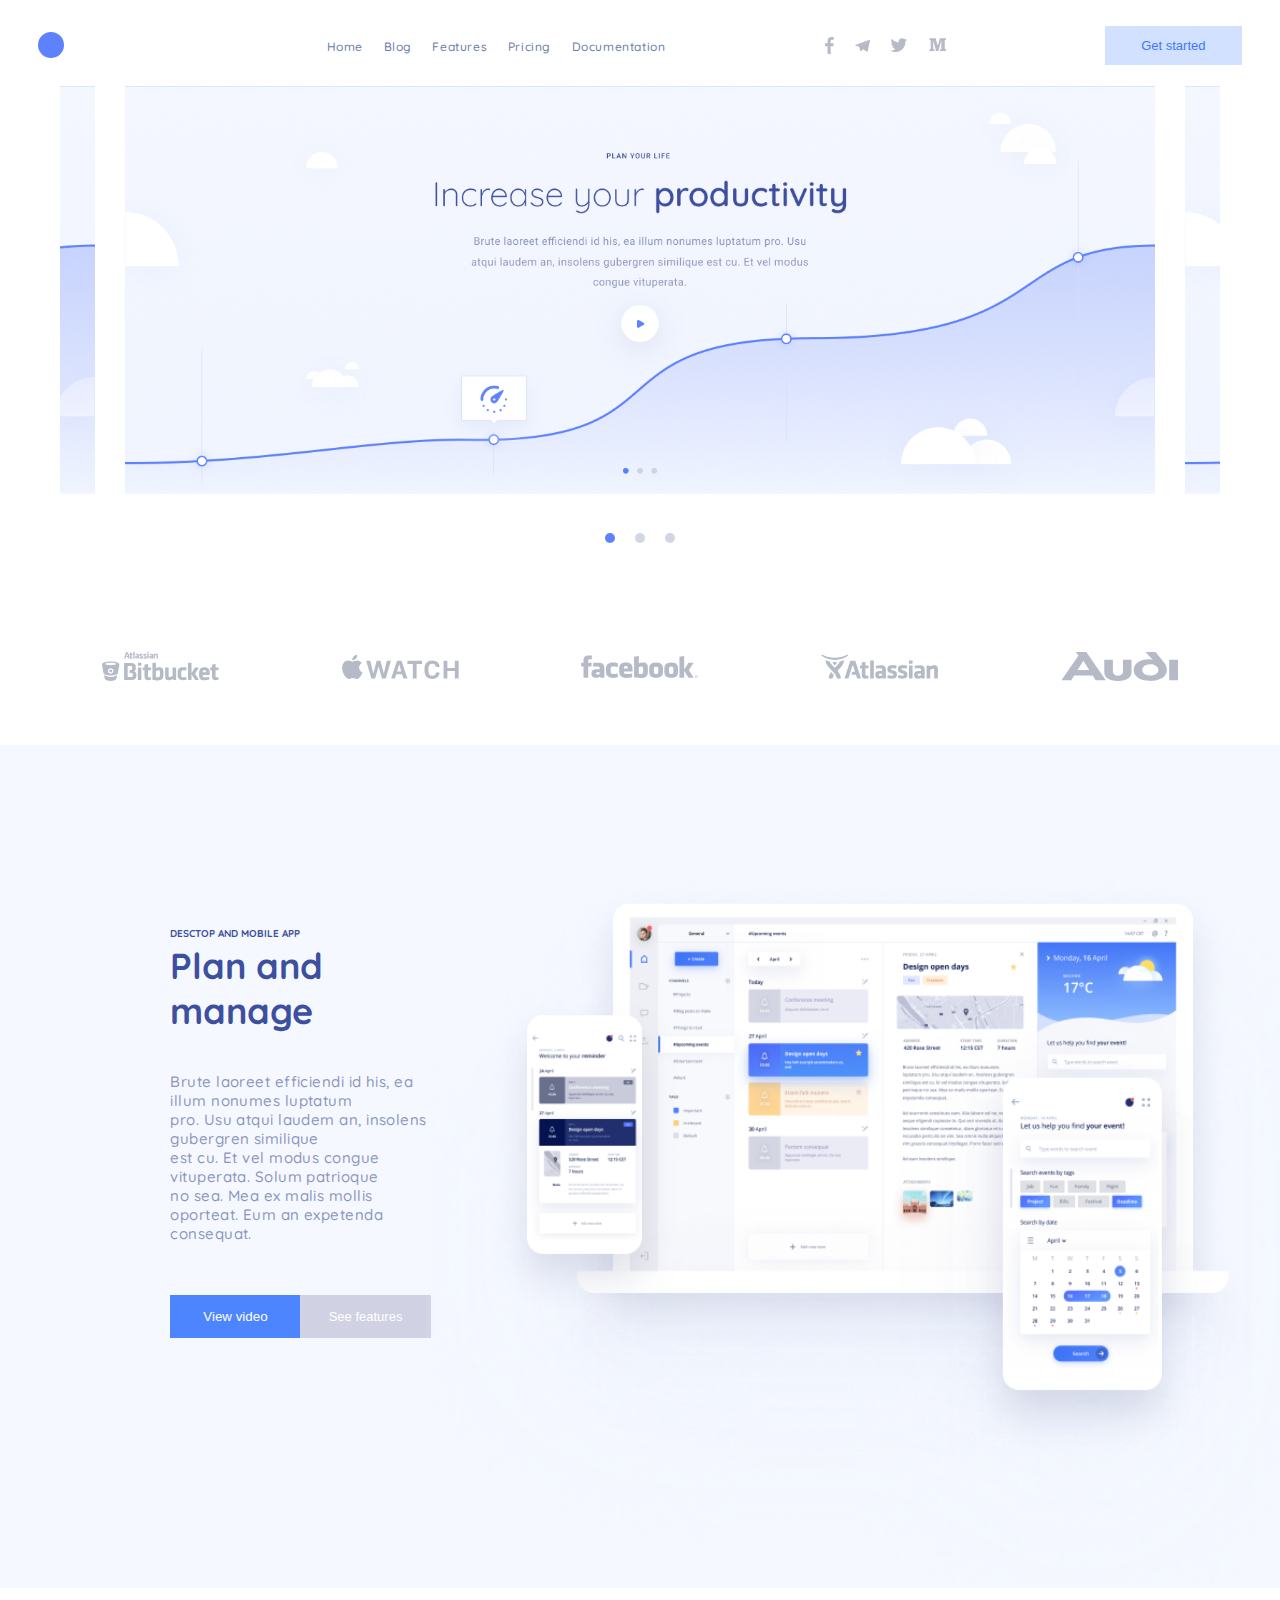
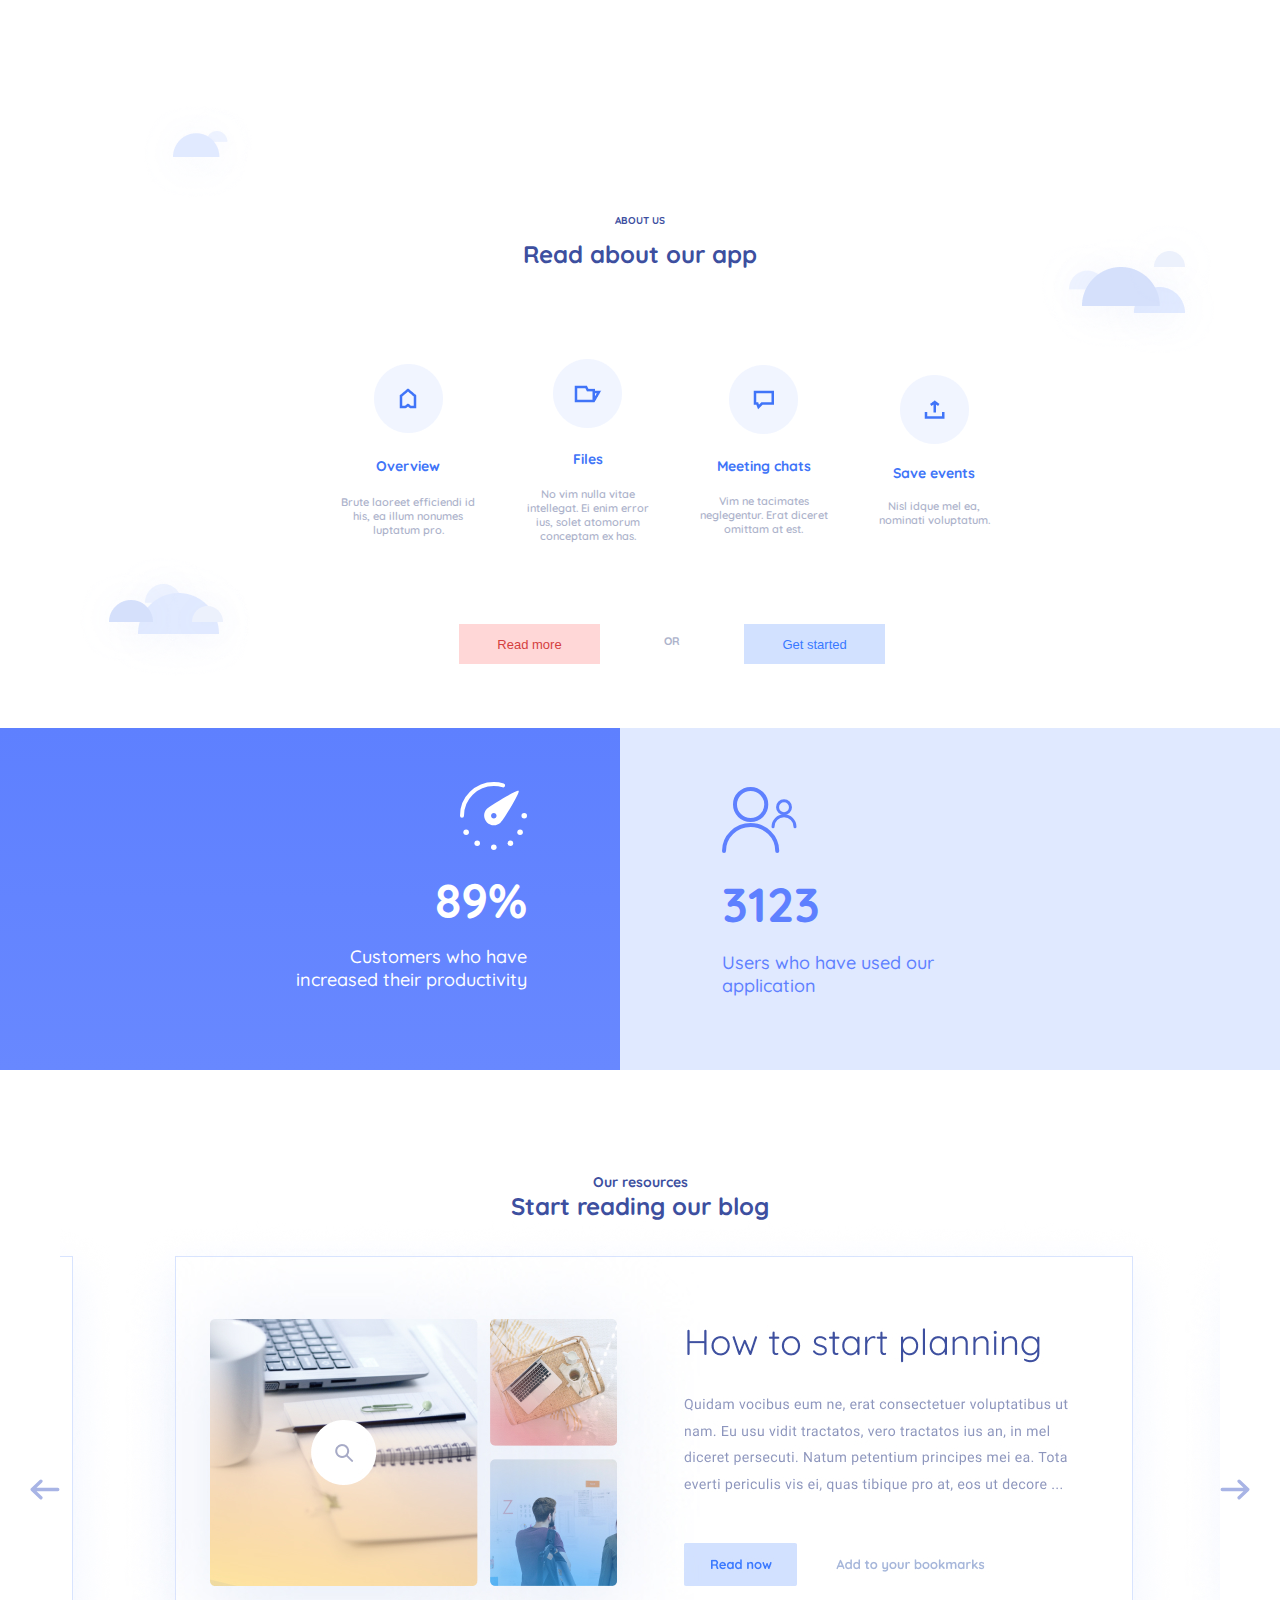
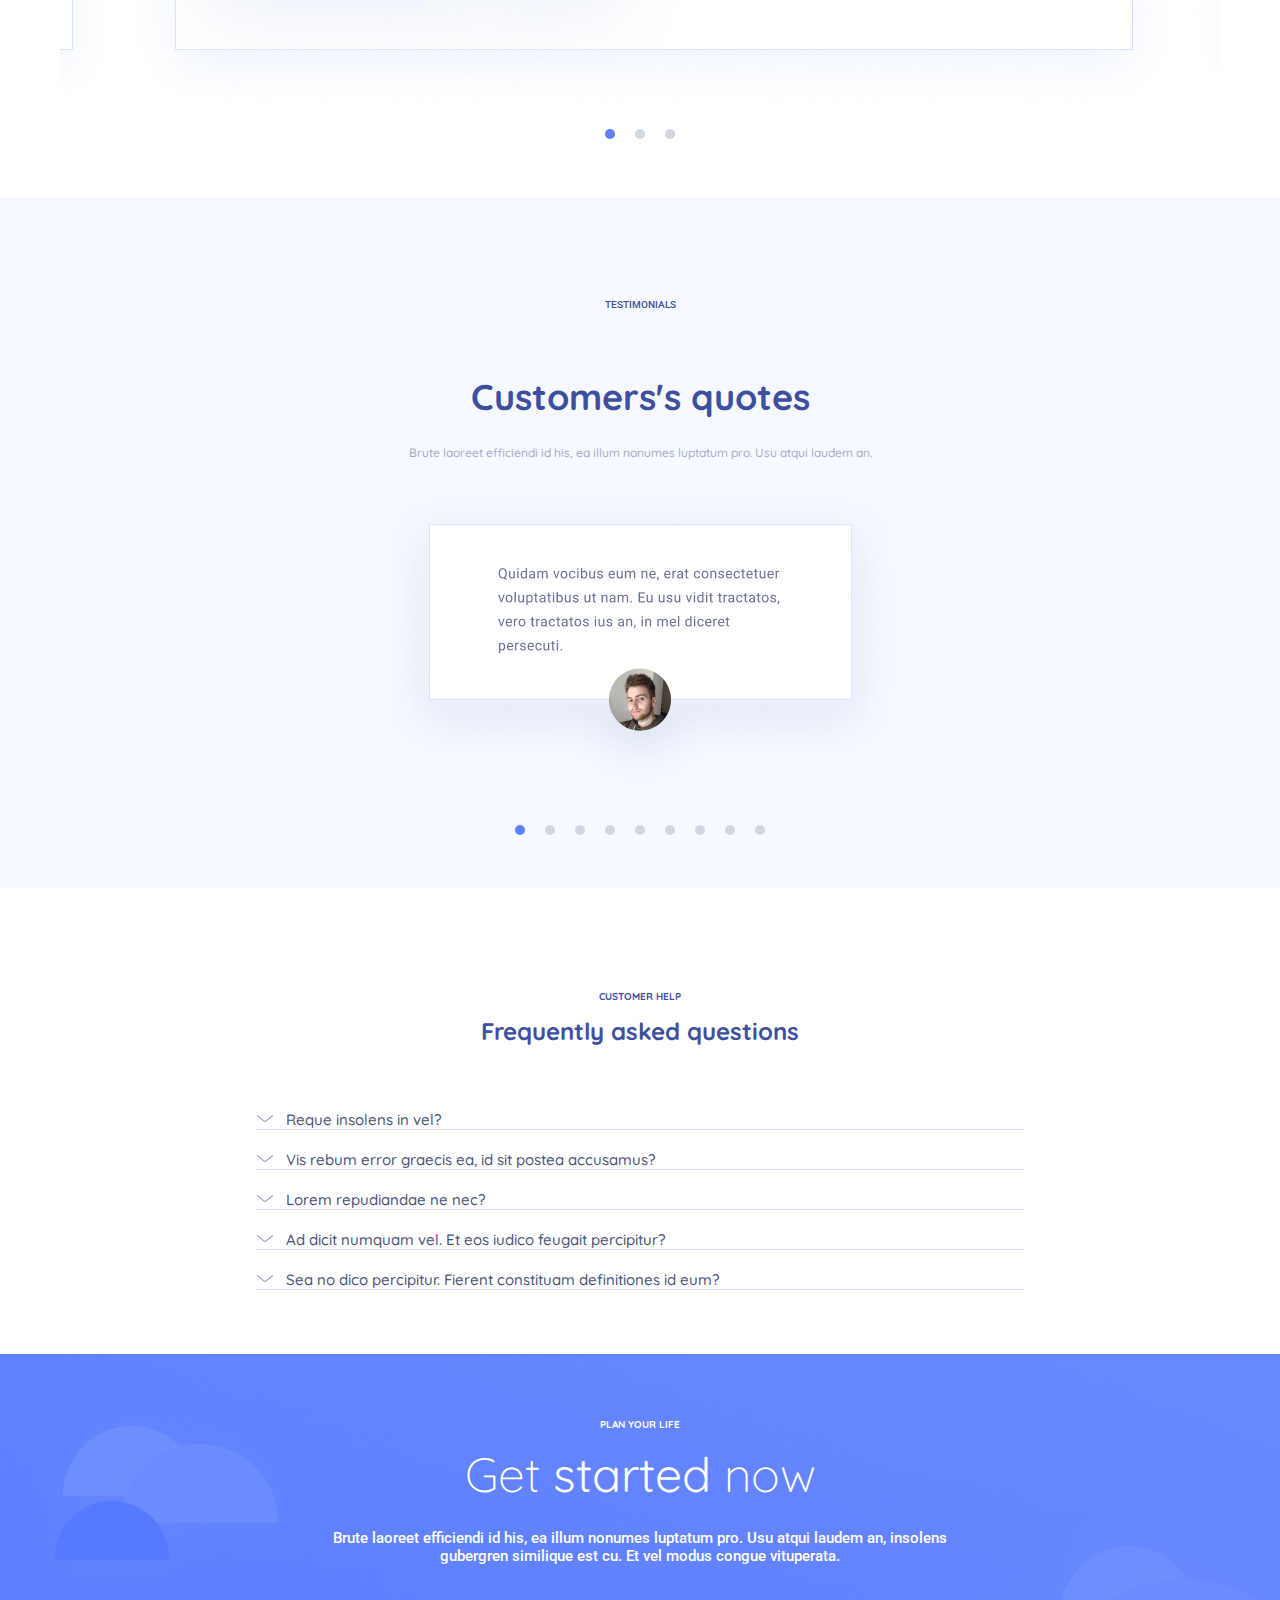
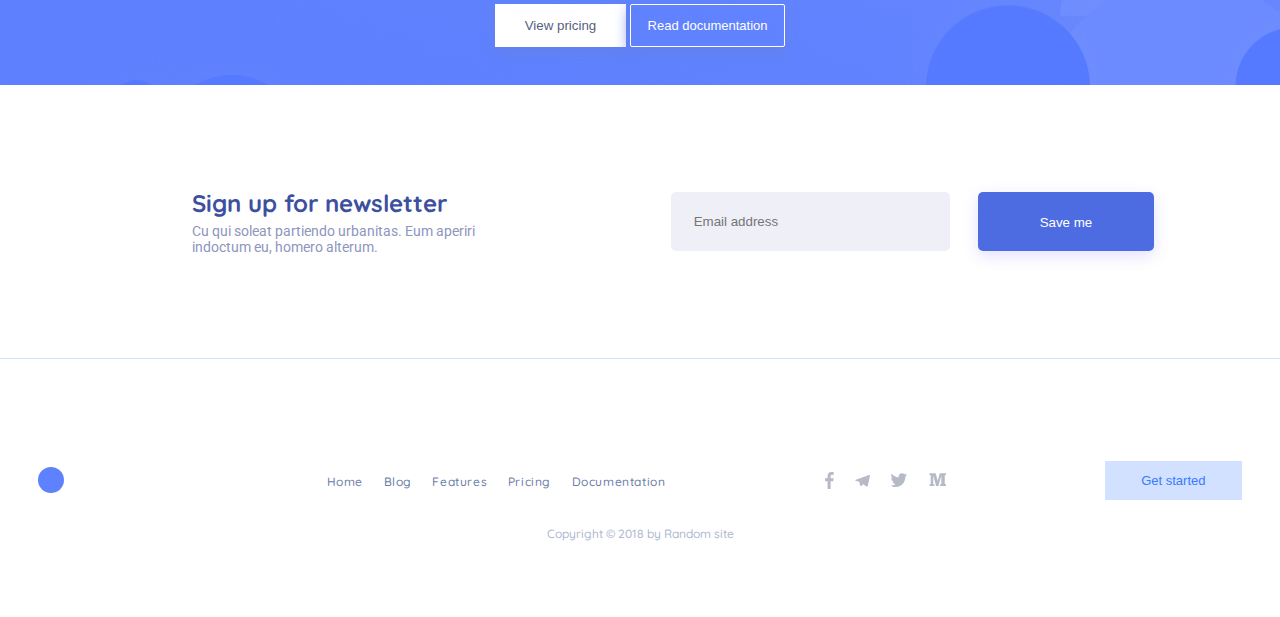
==== commit ddec164e: "Add files via upload" ====
--- a/index.html
+++ b/index.html
@@ -17,24 +17,21 @@
             <div class="one-screen">
                 <header class="header-container">
                     <span class="avatar-item"></span>
-                    <div class="humburger">
-                        <nav class="header-nav">
-                        <ul class="nav-list">
-                            <li class="nav-item"><a href="index.html" class="nav-item__list">Home</a></li>
-                            <li class="nav-item"><a href="#Blog" class="nav-item__list">Blog</a></li>
-                            <li class="nav-item"><a href="#Features" class="nav-item__list">Features</a></li>
-                            <li class="nav-item"><a href="#Pricing" class="nav-item__list">Pricing</a></li>
-                            <li class="nav-item"><a href="#Documentation" class="nav-item__list">Documentation</a></li>
-                        </ul>
-                        </nav>
-                    <div class="hamburger-btn__locked">
-						<div class="hamburger-btn">
-						<a href="#" class="button__item">
-							<span class="hamburger__span"></span>
-						</a>
-					    </div>
-					</div>
-                    </div>
+                    <class class="hamburger-menu">
+                        <div class="hamburger">
+                            <input id="menu__toggle" type="checkbox" />
+                                <label class="menu__btn" for="menu__toggle">
+                                    <span></span>
+                                </label>
+                                <ul class="menu__box">
+                                    <li><a href="index.html" class="header-link">Home</a></li>
+                                    <li><a href="#Blog" class="header-link">Blog</a></li>
+                                    <li><a href="#Features" class="header-link">Features</a></li>
+                                    <li><a href="#Pricing" class="header-link">Pricing</a></li>
+                                    <li><a href="#Documentation" class="header-link">Documentation</a></li>
+                                </ul>
+                        </div>
+                    </class>
                     
                     <div class="logo-container">
                         <a href="#" target="_blank" rel="noopener noreferrer" class="logo-container__link"><svg class="logo-item" width="9" height="17" viewBox="0 0 9 17" fill="none" xmlns="http://www.w3.org/2000/svg"><path d="M5.65597 17V9.24548H8.22501L8.60969 6.2234H5.65597V4.294C5.65597 3.41904 5.89578 2.82278 7.13417 2.82278L8.71368 2.82208V0.119112C8.44051 0.0822826 7.5029 -1.65981e-08 6.41206 -1.65981e-08C4.13475 -1.65981e-08 2.57564 1.40836 2.57564 3.9947V6.2234H-2.3404e-08V9.24548H2.57564V17H5.65597Z" fill="#B6BAC7"/></svg></a>
@@ -87,7 +84,7 @@
                 </div>
             </section>
 
-            <section id="Blog" class="about-container">
+            <section class="about-container" id="Blog">
                 <div class="clouds">
                     <img src="img/clouds/clouds__one.png" alt="" class="clouds-item clouds-item-1">
                     <img src="img/clouds/clouds__two.png" alt="" class="clouds-item clouds-item-2">
@@ -148,7 +145,7 @@
                 </div>
             </section>
             
-            <section id="Features" class="resources-container">
+            <section  class="resources-container">
                 <h3 class="blue">Our resources</h3>
                 <h2>Start reading our blog</h2>
                 <div class="slider-container slider-container__second">
@@ -166,7 +163,7 @@
                 </div>
             </section>
             
-            <section id="Pricing" class="testimonials-container indent">
+            <section  class="testimonials-container indent" id="Features">
                 <div class="testimonials-blocks">
                     <div class="testimonials-block">
                         <h4>Testimonials</h4>
@@ -174,7 +171,7 @@
                         <p class="testimonials-paragraph">Brute laoreet efficiendi id his, ea illum nonumes luptatum pro. Usu atqui laudem an.</p>
                     </div>
                     
-                    <div class="slider-container slider-container__third">
+                    <div class="slider-container slider-container__third" id="Pricing">
                         <div class="slider">
                             <div class="slider__item-three filter">
                                 <img src="img/carusel/slider__thirth.png" alt="">
@@ -208,7 +205,7 @@
                 </div> 
             </section>
 
-            <section id="Documentation" class="help-container">
+            <section class="help-container">
                 <div class="header-block">
                     <h4>Customer help</h4>
                     <h2>Frequently asked questions</h2>
@@ -239,7 +236,7 @@
                 </div>
             </section>
 
-            <section class="start-container">
+            <section class="start-container" id="Documentation">
                 <h4>Plan your life</h4>
                 <h2 class="big-title-two">Get <b>started</b> now</h2>
                 <p class="start-paragraph">Brute laoreet efficiendi id his, ea illum nonumes luptatum pro. Usu atqui laudem an, insolens <br> gubergren similique est cu. Et vel modus congue vituperata.</p>
@@ -270,15 +267,13 @@
                 <div class="footer-item">
                     <footer class="footer-item__header">
                         <span class="avatar-item"></span>
-                    <nav class="header-nav">
-                        <ul class="nav-list">
-                            <li class="nav-item"><a href="#" class="nav-item__list">Home</a></li>
-                            <li class="nav-item"><a href="#" class="nav-item__list">Blog</a></li>
-                            <li class="nav-item"><a href="#" class="nav-item__list">Features</a></li>
-                            <li class="nav-item"><a href="#" class="nav-item__list">Pricing</a></li>
-                            <li class="nav-item"><a href="#" class="nav-item__list">Documentation</a></li>
+                        <ul class="menu__box">
+                            <li><a href="index.html" class="header-link">Home</a></li>
+                            <li><a href="#Blog" class="header-link">Blog</a></li>
+                            <li><a href="#Features" class="header-link">Features</a></li>
+                            <li><a href="#Pricing" class="header-link">Pricing</a></li>
+                            <li><a href="#Documentation" class="header-link">Documentation</a></li>
                         </ul>
-                    </nav>
                     <div class="logo-container">
                         <a href="#" target="_blank" rel="noopener noreferrer" class="logo-container__link"><svg class="logo-item" width="9" height="17" viewBox="0 0 9 17" fill="none" xmlns="http://www.w3.org/2000/svg"><path d="M5.65597 17V9.24548H8.22501L8.60969 6.2234H5.65597V4.294C5.65597 3.41904 5.89578 2.82278 7.13417 2.82278L8.71368 2.82208V0.119112C8.44051 0.0822826 7.5029 -1.65981e-08 6.41206 -1.65981e-08C4.13475 -1.65981e-08 2.57564 1.40836 2.57564 3.9947V6.2234H-2.3404e-08V9.24548H2.57564V17H5.65597Z" fill="#B6BAC7"/></svg></a>
                         <a href="#" target="_blank" rel="noopener noreferrer" class="logo-container__link"><svg class="logo-item" width="15" height="13" viewBox="0 0 15 13" fill="none" xmlns="http://www.w3.org/2000/svg"><path d="M5.81972 12.0232C5.38191 12.0232 5.4563 11.8651 5.3053 11.4664L4.01782 7.41344L13.9283 1.78983" fill="#9399AB"/><path d="M5.81982 12.0232C6.15768 12.0232 6.30696 11.8754 6.49554 11.7L8.29744 10.0241L6.04979 8.72772" fill="#70788E"/><path d="M6.04945 8.72806L11.4957 12.5768C12.1172 12.9048 12.5657 12.735 12.7205 12.0249L14.9374 2.03246C15.1644 1.16206 14.5906 0.76729 13.996 1.02547L0.978404 5.82666C0.0898302 6.16756 0.0950105 6.64173 0.816436 6.85301L4.15705 7.85032L11.8909 3.18335C12.256 2.97158 12.5911 3.08543 12.3161 3.31891" fill="#B6BAC7"/></svg>
--- a/css/main.css
+++ b/css/main.css
@@ -11,7 +11,10 @@
     font-weight: 500;
     font-size: 15px;
 }
-
+html {
+    overflow-x:hidden; 
+    
+}
 h1 {
     font-size: 36px;
     text-align: left;
@@ -45,7 +48,7 @@
     transition: all 0.3s ease;
 }
 
-.hamburger-btn {
+.header-burger {
 	display: none;
 }
 
@@ -74,22 +77,25 @@
 .header-nav {
     padding-right: 25%;
 }
-.nav-list {
+#menu__toggle {
+    display: none;
+}
+.menu__box {
     display: flex;
     align-items: center;
     justify-content: space-between;
 }
-.nav-item {
+.menu__box li {
     list-style: none;
     margin-left: 8%;
 }
-.nav-item__list {
+.header-link{
     color: #697ca6;
     text-decoration: none;
     font-size: 12px;
     letter-spacing: 0.6px;
 }
-.nav-item__list:hover {
+.header-link:hover {
     color: #5e81fe;
     transition: all 0.3s ease;
 }
@@ -597,7 +603,7 @@
 
 @media (max-width: 1024px) {
     .logo-container {
-        margin-left: -25%;
+        margin-left: -5%;
     }
     .button__main {
         margin-right: 3%;
@@ -611,78 +617,97 @@
 }
 
 @media (max-width: 768px) {
-    body.lock {
-		overflow: hidden;
-	}
-	.hamburger-btn {
-		display: contents;
-	}
-	.hamburger-btn__locked {
-		position: fixed;
-		top: 10;
-		right: 10;
-		z-index: 9999;
-	}
-	.nav-list.close {
-		display: none;
-		transition: all 0.3s ease;
-	}
-	
-	.hamburger__span,
-	.hamburger__span::before,
-	.hamburger__span::after {
-		position: absolute;
-		top: 50%; margin-top: -1px;
-		left: 50%; margin-left: -10px;
-		width: 20px;
-		height: 3px;
-		background-color: #3a79ff;
-        box-shadow:  #495274;
-	}
-	.hamburger__span::before,
-	.hamburger__span::after {
-		content: '';
-		display: block;
-		transition: all 0.3s ease;
-	}
-	.hamburger__span::before {
-		transform: translateY(-5px);
-	}
-	.hamburger__span::after {
-		transform: translateY(5px);
-	}
-	.button__item.active span {
-		height: 0;
-	}
-	.button__item.active span::before {
-		transform: rotate(45deg);
-	}
-	.button__item.active span::after {
-		transform: rotate(-45deg);
-	}
-	.nav-list {
-		position: fixed;
-		top: -100%;
-		left: 0;
-		width: 100%;
-		height: 80%;
-		background-color: #3d4f9f;
+    #menu__toggle {
+        opacity: 0;
+      }
+      #menu__toggle:checked ~ .menu__btn > span {
+        transform: rotate(45deg);
+      }
+      #menu__toggle:checked ~ .menu__btn > span::before {
+        top: 0;
+        transform: rotate(0);
+      }
+      #menu__toggle:checked ~ .menu__btn > span::after {
+        top: 0;
+        transform: rotate(90deg);
+      }
+      #menu__toggle:checked ~ .menu__box {
+        visibility: visible;
+        left: 0;
+      }
+      
+      .menu__btn {
+        display: flex;
+        align-items: center;
+        position: fixed;
+        top: 20px;
+        left: 20px;
+      
+        width: 26px;
+        height: 26px;
+      
+        cursor: pointer;
+        z-index: 1;
+      }
+      .hamburger-menu {
+        display: contents;
+        position: fixed;
         
-		display: block;
-		overflow: auto;
-	}
-	.nav-list.active {
-		top: 0;
-		transition: all 0.3s ease;
-	}
-	.nav-item {
-		margin: 5px 0;
-		padding: 25px 50px;
-	}
-	.nav-item__list{
-		font-size: 18px;
+    }
+    .hamburger {
+        z-index: 150;
+    }
+      .menu__btn > span,
+      .menu__btn > span::before,
+      .menu__btn > span::after {
+        display: block;
+        position: absolute;
+      
+        width: 100%;
+        height: 3px;
+      
+        background-color: #B6BAC7;
+        box-shadow: #EA8A75 1px 1px 6px;
+        transition-duration: .25s;
+      }
+      .menu__btn > span::before {
+        content: '';
+        top: -8px;
+      }
+      .menu__btn > span::after {
+        content: '';
+        top: 8px;
+      }
+      .menu__box {
+        display: block;
+        position: fixed;
+        visibility: hidden;
+        top: 0;
+        left: -100%;
+        width: 100%;
+        height: 100%;
+        margin: 0;
+        padding: 80px 0;
+        
+        list-style: none;
+      
+        background-color: #3d4f9f;
+        transition-duration: .25s;
+      }
+      .header-link {
+        display: block;
+        padding: 12px 24px;
         color: #fff;
-	}
+        font-size: 20px;
+        font-weight: 600;
+        text-decoration: none;
+        transition-duration: .25s;
+      }
+      .header-link:hover {
+        color: #EA8A75;
+      }
+
+
     .avatar-item {
         display: none;
     }
@@ -795,14 +820,17 @@
         margin-left: 8%;
     }
     .copyright {
-        margin-left: 10%;
-        margin-top: 25%;
+        margin-top: 30%;
+        margin-bottom: 5%;
     }
     .slider-container__second .slick-arrow.slick-prev{
         background: none;
     }
     .slider-container__second .slick-arrow.slick-next{
         background: none;
+    }
+    .slider {
+        padding: 0;
     }
     .slider .slick-dots button{
         font-size: 0;
@@ -815,7 +843,7 @@
     .brands-container {
         display: inline-block;
         padding: 0;
-        margin-left: 45%;
+        margin-left: 43%;
         margin-right: 50%;
     }
     .functions-item h3 {
@@ -852,6 +880,7 @@
     }
     .form-block {
         margin-left: 0;
+        padding: 6% 0;
     }
     .brands-item {
         margin-bottom: 15%;
@@ -870,7 +899,7 @@
         margin-left: 8%;
     }
     .copyright {
-        margin-top: 40%;
+        margin-top: 50%;
     }
 }
 
@@ -899,6 +928,7 @@
     }
     .copyright {
         margin-left: 13%;
+        margin-top: 45%;
     }
 }
 
@@ -909,4 +939,7 @@
     .statistic-block {
         width: 170px;
     }
+    .copyright {
+        margin-left: 13%;
+    }
 }